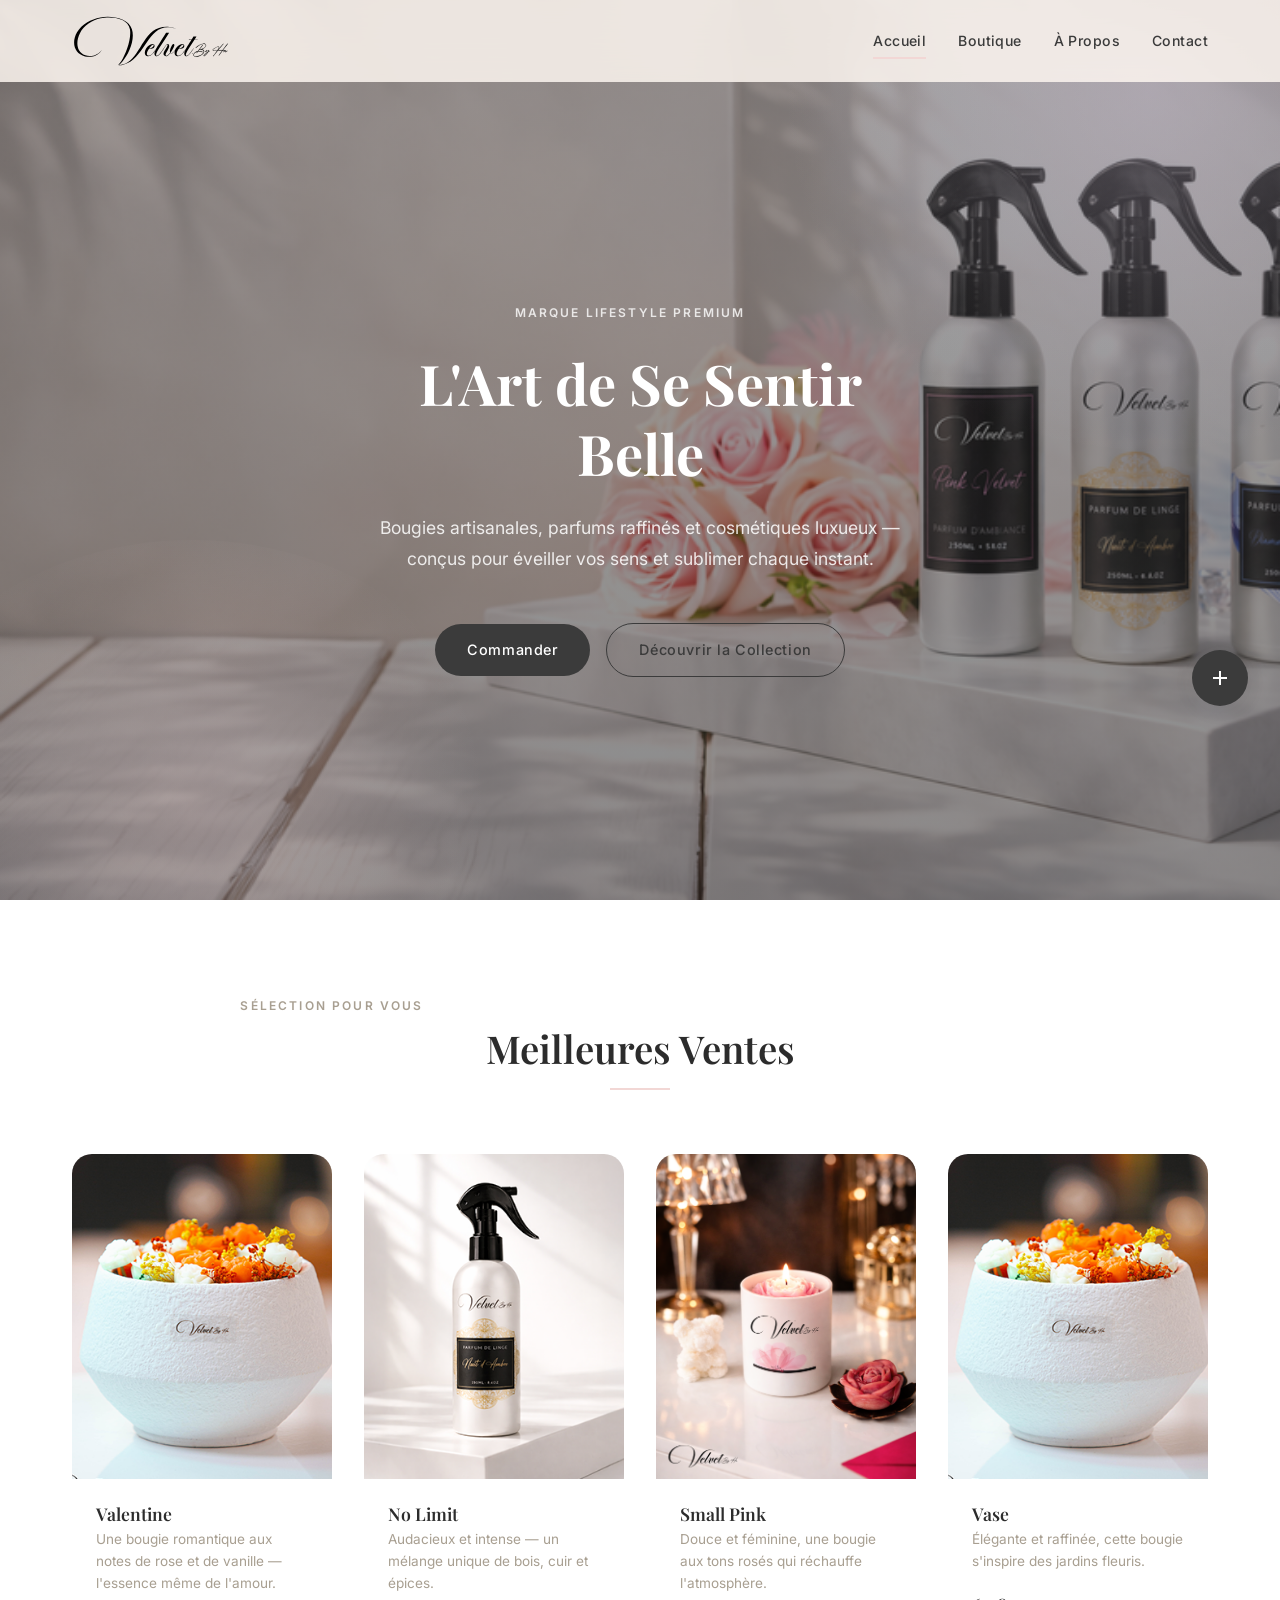
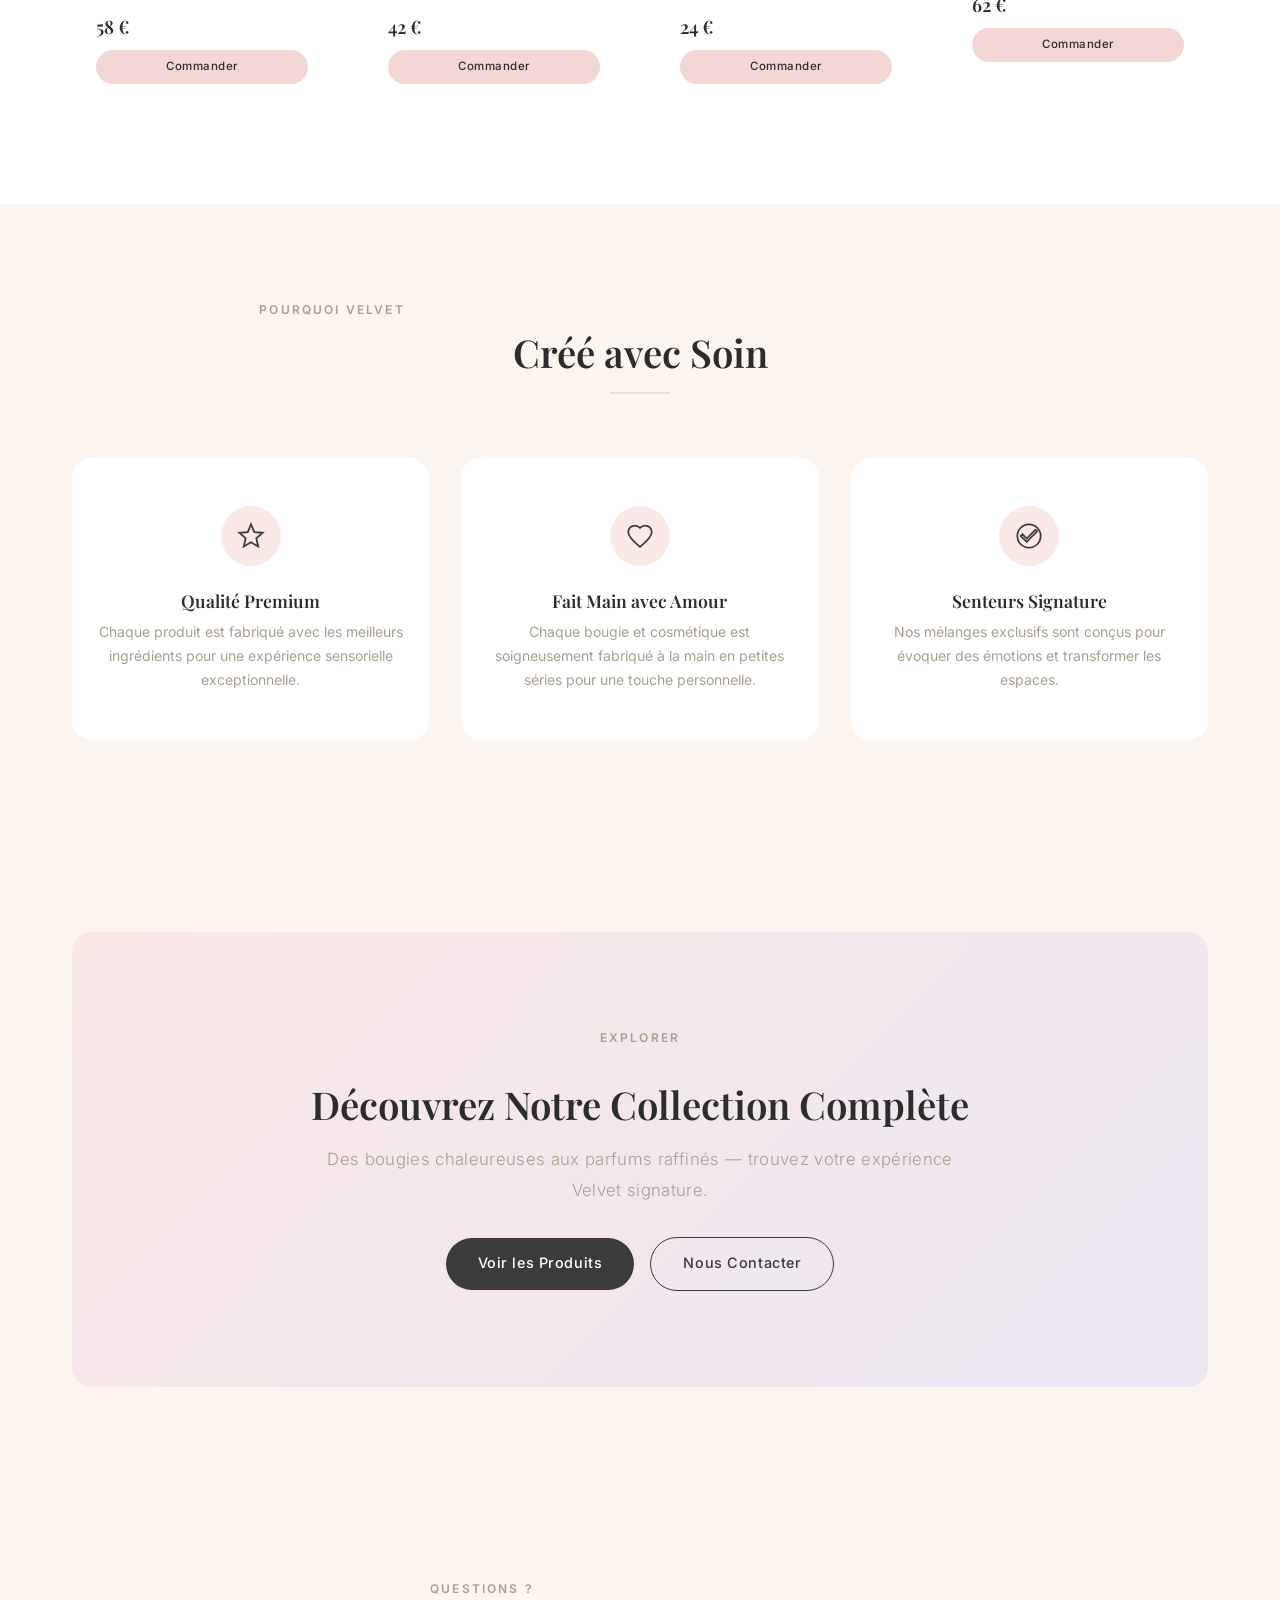
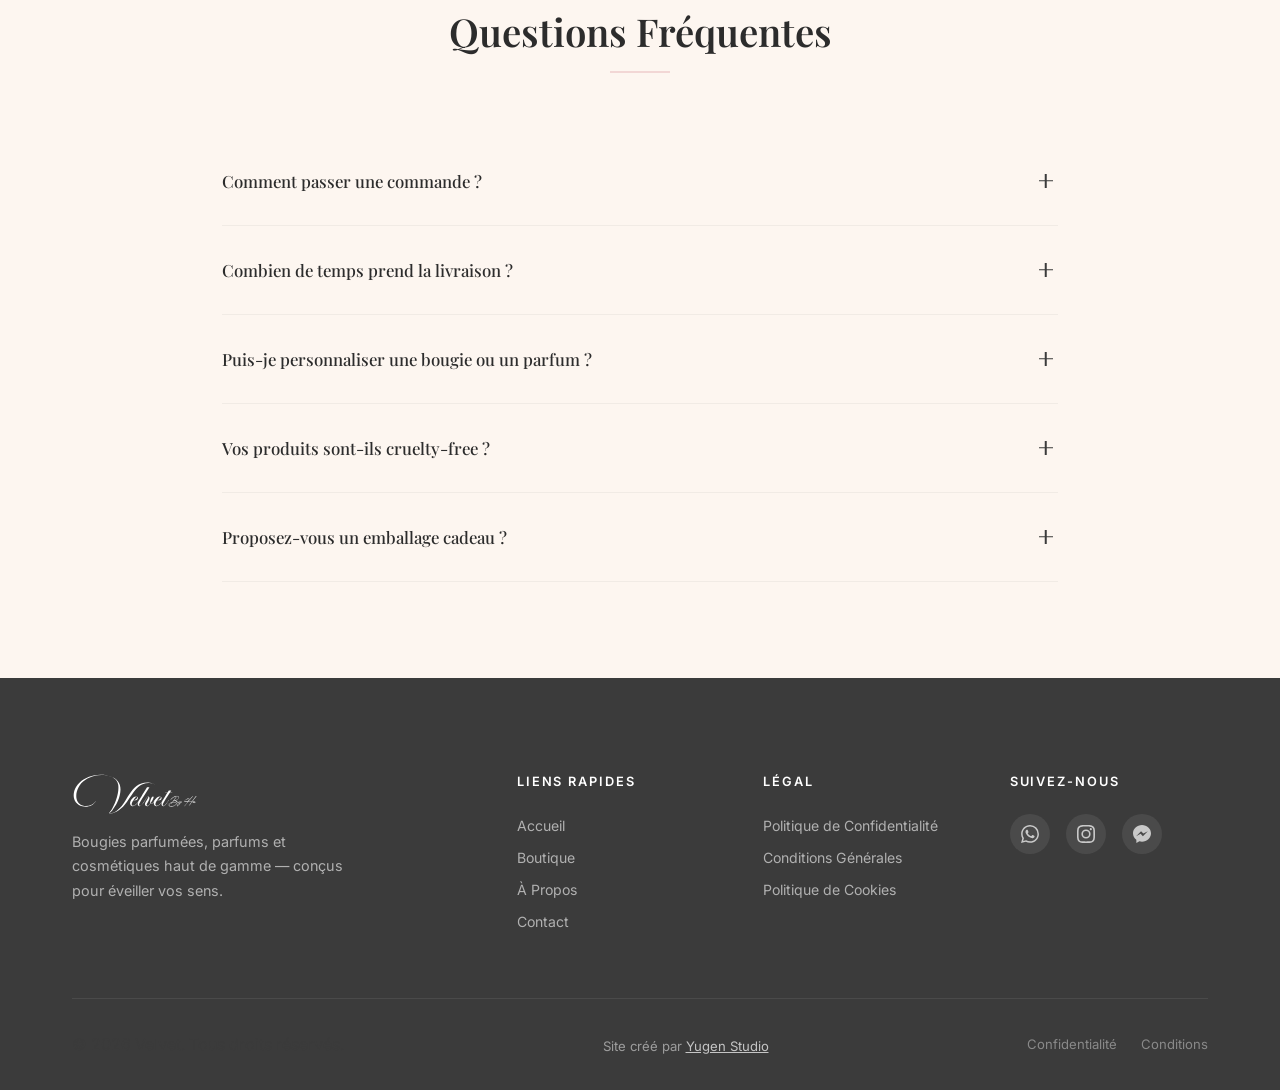
==== index.html @ b84beaf9 "Add files via upload" ====
<!DOCTYPE html>
<html lang="fr">

<head>
  <meta charset="UTF-8">
  <meta name="viewport" content="width=device-width, initial-scale=1.0">
  <meta name="description"
    content="Velvet — Bougies parfumées, parfums et cosmétiques haut de gamme. Découvrez le luxe artisanal, conçu avec émotion et élégance.">
  <title>Velvet — Marque Lifestyle Premium</title>
  <link rel="stylesheet" href="css/base.css">
  <link rel="stylesheet" href="css/components.css">
  <link rel="stylesheet" href="css/pages.css">
  <link rel="stylesheet" href="css/placeholders.css">
</head>

<body>

  <!-- HEADER -->
  <header class="header" id="header">
    <div class="container header__inner">
      <a href="index.html" class="header__logo"><img src="assets/images/logo.svg" alt="Velvet"></a>
      <nav class="header__nav" id="main-nav">
        <a href="index.html" class="active">Accueil</a>
        <a href="pages/shop.html">Boutique</a>
        <a href="pages/about.html">À Propos</a>
        <a href="pages/contact.html">Contact</a>
      </nav>
      <button class="header__hamburger" id="hamburger" aria-label="Ouvrir le menu">
        <span></span><span></span><span></span>
      </button>
    </div>
  </header>
  <div class="nav-overlay" id="nav-overlay"></div>

  <!-- HERO -->
  <section class="hero" id="hero">
    <div class="hero__content">
      <p class="section-eyebrow hero__eyebrow fade-in">Marque Lifestyle Premium</p>
      <h1 class="fade-in fade-in-delay-1">L'Art de Se Sentir<br>Belle</h1>
      <p class="hero__subtitle fade-in fade-in-delay-2">
        Bougies artisanales, parfums raffinés et cosmétiques luxueux — conçus pour éveiller vos sens et sublimer chaque
        instant.
      </p>
      <div class="hero__buttons fade-in fade-in-delay-3">
        <a href="pages/contact.html" class="btn btn--primary">Commander</a>
        <a href="pages/shop.html" class="btn btn--secondary">Découvrir la Collection</a>
      </div>
    </div>
  </section>

  <!-- MEILLEURES VENTES -->
  <section class="section--bestsellers" id="bestsellers">
    <div class="container">
      <div class="section-header fade-in">
        <p class="section-eyebrow">Sélection pour Vous</p>
        <h2>Meilleures Ventes</h2>
        <hr class="separator">
      </div>
      <div class="grid grid--4">
        <div class="product-card fade-in fade-in-delay-1">
          <div class="product-card__image">
            <img src="assets/images/cndl.png" alt="Valentine">
          </div>
          <div class="product-card__body">
            <h4 class="product-card__name">Valentine</h4>
            <p class="product-card__desc">Une bougie romantique aux notes de rose et de vanille — l'essence même de
              l'amour.</p>
            <div class="product-card__footer">
              <span class="product-card__price">58 €</span>
              <a href="https://wa.me/21693064637?text=Bonjour!%20Je%20souhaite%20commander%20Valentine" target="_blank"
                class="btn btn--blush btn--sm product-card__cta">Commander</a>
            </div>
          </div>
        </div>
        <div class="product-card fade-in fade-in-delay-2">
          <div class="product-card__image">
            <img src="assets/images/pr.png" alt="No Limit">
          </div>
          <div class="product-card__body">
            <h4 class="product-card__name">No Limit</h4>
            <p class="product-card__desc">Audacieux et intense — un mélange unique de bois, cuir et épices.</p>
            <div class="product-card__footer">
              <span class="product-card__price">42 €</span>
              <a href="https://wa.me/21693064637?text=Bonjour!%20Je%20souhaite%20commander%20No%20Limit" target="_blank"
                class="btn btn--blush btn--sm product-card__cta">Commander</a>
            </div>
          </div>
        </div>
        <div class="product-card fade-in fade-in-delay-3">
          <div class="product-card__image">
            <img src="assets/images/cndl-ptt.png" alt="Small Pink">
          </div>
          <div class="product-card__body">
            <h4 class="product-card__name">Small Pink</h4>
            <p class="product-card__desc">Douce et féminine, une bougie aux tons rosés qui réchauffe l'atmosphère.</p>
            <div class="product-card__footer">
              <span class="product-card__price">24 €</span>
              <a href="https://wa.me/21693064637?text=Bonjour!%20Je%20souhaite%20commander%20Small%20Pink"
                target="_blank" class="btn btn--blush btn--sm product-card__cta">Commander</a>
            </div>
          </div>
        </div>
        <div class="product-card fade-in fade-in-delay-4">
          <div class="product-card__image">
            <img src="assets/images/cndl.png" alt="Vase">
          </div>
          <div class="product-card__body">
            <h4 class="product-card__name">Vase</h4>
            <p class="product-card__desc">Élégante et raffinée, cette bougie s'inspire des jardins fleuris.</p>
            <div class="product-card__footer">
              <span class="product-card__price">62 €</span>
              <a href="https://wa.me/21693064637?text=Bonjour!%20Je%20souhaite%20commander%20Vase" target="_blank"
                class="btn btn--blush btn--sm product-card__cta">Commander</a>
            </div>
          </div>
        </div>
      </div>
    </div>
  </section>

  <!-- CONFIANCE -->
  <section id="trust">
    <div class="container">
      <div class="section-header fade-in">
        <p class="section-eyebrow">Pourquoi Velvet</p>
        <h2>Créé avec Soin</h2>
        <hr class="separator">
      </div>
      <div class="grid grid--3">
        <div class="trust-card fade-in fade-in-delay-1">
          <div class="trust-card__icon"><svg viewBox="0 0 24 24">
              <path d="M12 2L9.19 8.63 2 9.24l5.46 4.73L5.82 21 12 17.27 18.18 21l-1.64-7.03L22 9.24l-7.19-.61L12 2z" />
            </svg></div>
          <h4 class="trust-card__title">Qualité Premium</h4>
          <p class="trust-card__text">Chaque produit est fabriqué avec les meilleurs ingrédients pour une expérience
            sensorielle exceptionnelle.</p>
        </div>
        <div class="trust-card fade-in fade-in-delay-2">
          <div class="trust-card__icon"><svg viewBox="0 0 24 24">
              <path
                d="M12 21.35l-1.45-1.32C5.4 15.36 2 12.28 2 8.5 2 5.42 4.42 3 7.5 3c1.74 0 3.41.81 4.5 2.09C13.09 3.81 14.76 3 16.5 3 19.58 3 22 5.42 22 8.5c0 3.78-3.4 6.86-8.55 11.54L12 21.35z" />
            </svg></div>
          <h4 class="trust-card__title">Fait Main avec Amour</h4>
          <p class="trust-card__text">Chaque bougie et cosmétique est soigneusement fabriqué à la main en petites séries
            pour une touche personnelle.</p>
        </div>
        <div class="trust-card fade-in fade-in-delay-3">
          <div class="trust-card__icon"><svg viewBox="0 0 24 24">
              <path
                d="M12 2C6.48 2 2 6.48 2 12s4.48 10 10 10 10-4.48 10-10S17.52 2 12 2zm-2 15l-5-5 1.41-1.41L10 14.17l7.59-7.59L19 8l-9 9z" />
            </svg></div>
          <h4 class="trust-card__title">Senteurs Signature</h4>
          <p class="trust-card__text">Nos mélanges exclusifs sont conçus pour évoquer des émotions et transformer les
            espaces.</p>
        </div>
      </div>
    </div>
  </section>

  <!-- CTA BANNIÈRE -->
  <section id="cta-discover">
    <div class="container">
      <div class="cta-section fade-in">
        <p class="section-eyebrow">Explorer</p>
        <h2>Découvrez Notre Collection Complète</h2>
        <p class="subtitle">Des bougies chaleureuses aux parfums raffinés — trouvez votre expérience Velvet signature.
        </p>
        <div class="cta-section__buttons">
          <a href="pages/shop.html" class="btn btn--primary">Voir les Produits</a>
          <a href="pages/contact.html" class="btn btn--secondary">Nous Contacter</a>
        </div>
      </div>
    </div>
  </section>

  <!-- FAQ -->
  <section class="faq-section" id="faq">
    <div class="container container--narrow">
      <div class="section-header fade-in">
        <p class="section-eyebrow">Questions ?</p>
        <h2>Questions Fréquentes</h2>
        <hr class="separator">
      </div>
      <div class="fade-in">
        <div class="faq-item">
          <button class="faq-item__question">Comment passer une commande ?<span class="faq-item__icon"></span></button>
          <div class="faq-item__answer">
            <p>Vous pouvez commander en nous contactant directement via WhatsApp, Instagram ou notre formulaire de
              contact. Choisissez simplement les produits que vous aimez et envoyez-nous un message — on s'occupe du
              reste !</p>
          </div>
        </div>
        <div class="faq-item">
          <button class="faq-item__question">Combien de temps prend la livraison ?<span
              class="faq-item__icon"></span></button>
          <div class="faq-item__answer">
            <p>La livraison prend généralement 3 à 7 jours ouvrables selon votre localisation. Nous vous fournirons un
              numéro de suivi dès l'expédition de votre commande.</p>
          </div>
        </div>
        <div class="faq-item">
          <button class="faq-item__question">Puis-je personnaliser une bougie ou un parfum ?<span
              class="faq-item__icon"></span></button>
          <div class="faq-item__answer">
            <p>Absolument ! Nous proposons des mélanges de senteurs personnalisés et des étiquettes sur mesure.
              Contactez-nous via WhatsApp ou notre page contact pour discuter de vos idées.</p>
          </div>
        </div>
        <div class="faq-item">
          <button class="faq-item__question">Vos produits sont-ils cruelty-free ?<span
              class="faq-item__icon"></span></button>
          <div class="faq-item__answer">
            <p>Oui, tous les produits Velvet sont cruelty-free et fabriqués avec des ingrédients sourcés de manière
              éthique. Nous nous soucions profondément de notre impact sur la planète.</p>
          </div>
        </div>
        <div class="faq-item">
          <button class="faq-item__question">Proposez-vous un emballage cadeau ?<span
              class="faq-item__icon"></span></button>
          <div class="faq-item__answer">
            <p>Oui ! Nous proposons un emballage cadeau premium pour toutes les commandes. Faites-le nous savoir lors de
              votre commande et nous ajouterons une touche spéciale.</p>
          </div>
        </div>
      </div>
    </div>
  </section>

  <!-- FOOTER -->
  <footer class="footer" id="footer">
    <div class="container">
      <div class="footer__grid">
        <div class="footer__col">
          <h3 class="footer__brand-name"><img src="assets/images/logo.svg" alt="Velvet"></h3>
          <p class="footer__brand-desc">Bougies parfumées, parfums et cosmétiques haut de gamme — conçus pour éveiller
            vos sens.</p>
        </div>
        <div class="footer__col">
          <h4 class="footer__heading">Liens Rapides</h4>
          <div class="footer__links"><a href="index.html">Accueil</a><a href="pages/shop.html">Boutique</a><a
              href="pages/about.html">À Propos</a><a href="pages/contact.html">Contact</a></div>
        </div>
        <div class="footer__col">
          <h4 class="footer__heading">Légal</h4>
          <div class="footer__links"><a href="#">Politique de Confidentialité</a><a href="#">Conditions Générales</a><a
              href="#">Politique de Cookies</a></div>
        </div>
        <div class="footer__col">
          <h4 class="footer__heading">Suivez-nous</h4>
          <div class="footer__social">
            <a href="https://wa.me/21693064637" target="_blank" rel="noopener" aria-label="WhatsApp"><svg
                viewBox="0 0 24 24">
                <path
                  d="M17.472 14.382c-.297-.149-1.758-.867-2.03-.967-.273-.099-.471-.148-.67.15-.197.297-.767.966-.94 1.164-.173.199-.347.223-.644.075-.297-.15-1.255-.463-2.39-1.475-.883-.788-1.48-1.761-1.653-2.059-.173-.297-.018-.458.13-.606.134-.133.298-.347.446-.52.149-.174.198-.298.298-.497.099-.198.05-.371-.025-.52-.075-.149-.669-1.612-.916-2.207-.242-.579-.487-.5-.669-.51-.173-.008-.371-.01-.57-.01-.198 0-.52.074-.792.372-.272.297-1.04 1.016-1.04 2.479 0 1.462 1.065 2.875 1.213 3.074.149.198 2.096 3.2 5.077 4.487.709.306 1.262.489 1.694.625.712.227 1.36.195 1.871.118.571-.085 1.758-.719 2.006-1.413.248-.694.248-1.289.173-1.413-.074-.124-.272-.198-.57-.347m-5.421 7.403h-.004a9.87 9.87 0 01-5.031-1.378l-.361-.214-3.741.982.998-3.648-.235-.374a9.86 9.86 0 01-1.51-5.26c.001-5.45 4.436-9.884 9.888-9.884 2.64 0 5.122 1.03 6.988 2.898a9.825 9.825 0 012.893 6.994c-.003 5.45-4.437 9.884-9.885 9.884m8.413-18.297A11.815 11.815 0 0012.05 0C5.495 0 .16 5.335.157 11.892c0 2.096.547 4.142 1.588 5.945L.057 24l6.305-1.654a11.882 11.882 0 005.683 1.448h.005c6.554 0 11.89-5.335 11.893-11.893a11.821 11.821 0 00-3.48-8.413z" />
              </svg></a>
            <a href="https://www.instagram.com/velvetlight2026" target="_blank" rel="noopener"
              aria-label="Instagram"><svg viewBox="0 0 24 24">
                <path
                  d="M12 2.163c3.204 0 3.584.012 4.85.07 3.252.148 4.771 1.691 4.919 4.919.058 1.265.069 1.645.069 4.849 0 3.205-.012 3.584-.069 4.849-.149 3.225-1.664 4.771-4.919 4.919-1.266.058-1.644.07-4.85.07-3.204 0-3.584-.012-4.849-.07-3.26-.149-4.771-1.699-4.919-4.92-.058-1.265-.07-1.644-.07-4.849 0-3.204.013-3.583.07-4.849.149-3.227 1.664-4.771 4.919-4.919 1.266-.057 1.645-.069 4.849-.069zM12 0C8.741 0 8.333.014 7.053.072 2.695.272.273 2.69.073 7.052.014 8.333 0 8.741 0 12c0 3.259.014 3.668.072 4.948.2 4.358 2.618 6.78 6.98 6.98C8.333 23.986 8.741 24 12 24c3.259 0 3.668-.014 4.948-.072 4.354-.2 6.782-2.618 6.979-6.98.059-1.28.073-1.689.073-4.948 0-3.259-.014-3.667-.072-4.947-.196-4.354-2.617-6.78-6.979-6.98C15.668.014 15.259 0 12 0zm0 5.838a6.162 6.162 0 100 12.324 6.162 6.162 0 000-12.324zM12 16a4 4 0 110-8 4 4 0 010 8zm6.406-11.845a1.44 1.44 0 100 2.881 1.44 1.44 0 000-2.881z" />
              </svg></a>
            <a href="https://www.facebook.com/profile.php?id=61587530817712" target="_blank" rel="noopener"
              aria-label="Facebook"><svg viewBox="0 0 24 24">
                <path
                  d="M12 0C5.373 0 0 4.974 0 11.111c0 3.498 1.744 6.614 4.469 8.654V24l4.088-2.242c1.092.3 2.246.464 3.443.464 6.627 0 12-4.975 12-11.111S18.627 0 12 0zm1.191 14.963l-3.055-3.26-5.963 3.26L10.732 8.2l3.131 3.259L19.752 8.2l-6.561 6.763z" />
              </svg></a>
          </div>
        </div>
      </div>
      <div class="footer__bottom">
        <p>&copy; 2026 Velvet. Tous droits réservés.</p>
        <p style="font-size:0.82rem;color:rgba(255,255,255,0.5);margin-top:var(--space-xs);">Site créé par <a
            href="https://yugen-studio.com/" target="_blank"
            style="color:rgba(255,255,255,0.7);text-decoration:underline;">Yugen Studio</a></p>
        <div class="footer__bottom-links"><a href="#">Confidentialité</a><a href="#">Conditions</a></div>
      </div>
    </div>
  </footer>

  <!-- BOUTONS SOCIAUX FLOTTANTS -->
  <div class="social-float" id="social-float">
    <div class="social-float__items" id="social-items">
      <a href="https://wa.me/1234567890" target="_blank" rel="noopener"
        class="social-float__item social-float__item--whatsapp" aria-label="WhatsApp"><svg viewBox="0 0 24 24">
          <path
            d="M17.472 14.382c-.297-.149-1.758-.867-2.03-.967-.273-.099-.471-.148-.67.15-.197.297-.767.966-.94 1.164-.173.199-.347.223-.644.075-.297-.15-1.255-.463-2.39-1.475-.883-.788-1.48-1.761-1.653-2.059-.173-.297-.018-.458.13-.606.134-.133.298-.347.446-.52.149-.174.198-.298.298-.497.099-.198.05-.371-.025-.52-.075-.149-.669-1.612-.916-2.207-.242-.579-.487-.5-.669-.51-.173-.008-.371-.01-.57-.01-.198 0-.52.074-.792.372-.272.297-1.04 1.016-1.04 2.479 0 1.462 1.065 2.875 1.213 3.074.149.198 2.096 3.2 5.077 4.487.709.306 1.262.489 1.694.625.712.227 1.36.195 1.871.118.571-.085 1.758-.719 2.006-1.413.248-.694.248-1.289.173-1.413-.074-.124-.272-.198-.57-.347m-5.421 7.403h-.004a9.87 9.87 0 01-5.031-1.378l-.361-.214-3.741.982.998-3.648-.235-.374a9.86 9.86 0 01-1.51-5.26c.001-5.45 4.436-9.884 9.888-9.884 2.64 0 5.122 1.03 6.988 2.898a9.825 9.825 0 012.893 6.994c-.003 5.45-4.437 9.884-9.885 9.884m8.413-18.297A11.815 11.815 0 0012.05 0C5.495 0 .16 5.335.157 11.892c0 2.096.547 4.142 1.588 5.945L.057 24l6.305-1.654a11.882 11.882 0 005.683 1.448h.005c6.554 0 11.89-5.335 11.893-11.893a11.821 11.821 0 00-3.48-8.413z" />
        </svg></a>
      <a href="https://ig.me/m/velvetlight2026" target="_blank" rel="noopener"
        class="social-float__item social-float__item--instagram" aria-label="Instagram"><svg viewBox="0 0 24 24">
          <path
            d="M12 2.163c3.204 0 3.584.012 4.85.07 3.252.148 4.771 1.691 4.919 4.919.058 1.265.069 1.645.069 4.849 0 3.205-.012 3.584-.069 4.849-.149 3.225-1.664 4.771-4.919 4.919-1.266.058-1.644.07-4.85.07-3.204 0-3.584-.012-4.849-.07-3.26-.149-4.771-1.699-4.919-4.92-.058-1.265-.07-1.644-.07-4.849 0-3.204.013-3.583.07-4.849.149-3.227 1.664-4.771 4.919-4.919 1.266-.057 1.645-.069 4.849-.069zM12 0C8.741 0 8.333.014 7.053.072 2.695.272.273 2.69.073 7.052.014 8.333 0 8.741 0 12c0 3.259.014 3.668.072 4.948.2 4.358 2.618 6.78 6.98 6.98C8.333 23.986 8.741 24 12 24c3.259 0 3.668-.014 4.948-.072 4.354-.2 6.782-2.618 6.979-6.98.059-1.28.073-1.689.073-4.948 0-3.259-.014-3.667-.072-4.947-.196-4.354-2.617-6.78-6.979-6.98C15.668.014 15.259 0 12 0zm0 5.838a6.162 6.162 0 100 12.324 6.162 6.162 0 000-12.324zM12 16a4 4 0 110-8 4 4 0 010 8zm6.406-11.845a1.44 1.44 0 100 2.881 1.44 1.44 0 000-2.881z" />
        </svg></a>
      <a href="https://m.me/61587530817712" target="_blank" rel="noopener"
        class="social-float__item social-float__item--messenger" aria-label="Messenger"><svg viewBox="0 0 24 24">
          <path
            d="M12 0C5.373 0 0 4.974 0 11.111c0 3.498 1.744 6.614 4.469 8.654V24l4.088-2.242c1.092.3 2.246.464 3.443.464 6.627 0 12-4.975 12-11.111S18.627 0 12 0zm1.191 14.963l-3.055-3.26-5.963 3.26L10.732 8.2l3.131 3.259L19.752 8.2l-6.561 6.763z" />
        </svg></a>
    </div>
    <button class="social-float__toggle" id="social-toggle" aria-label="Nous contacter"><svg viewBox="0 0 24 24">
        <path d="M19 13h-6v6h-2v-6H5v-2h6V5h2v6h6v2z" />
      </svg></button>
  </div>

  <script src="js/main.js"></script>
  <script src="js/social-popup.js"></script>
</body>

</html>
---- css/base.css ----
/* ============================================
   VELVET — Base Design System
   ============================================ */

/* --- Google Fonts --- */
@import url('https://fonts.googleapis.com/css2?family=Playfair+Display:ital,wght@0,400;0,500;0,600;0,700;1,400;1,500&family=Inter:wght@300;400;500;600&display=swap');

/* --- CSS Custom Properties --- */
:root {
  /* Colors */
  --color-cream:      #FDF6F0;
  --color-blush:      #F2D7D5;
  --color-beige:      #E8D5C4;
  --color-lavender:   #D5C6E0;
  --color-warm-gray:  #A89F91;
  --color-charcoal:   #3B3B3B;
  --color-white:      #FFFFFF;
  --color-dark:       #2C2C2C;
  --color-blush-light:#FAE9E7;
  --color-lavender-light: #EDE7F3;
  --color-overlay:    rgba(59, 59, 59, 0.06);

  /* Typography */
  --font-heading: 'Playfair Display', 'Georgia', serif;
  --font-body:    'Inter', 'Helvetica Neue', Arial, sans-serif;

  /* Spacing */
  --space-xs:  0.25rem;
  --space-sm:  0.5rem;
  --space-md:  1rem;
  --space-lg:  1.5rem;
  --space-xl:  2rem;
  --space-2xl: 3rem;
  --space-3xl: 4rem;
  --space-4xl: 6rem;

  /* Layout */
  --container-max: 1200px;
  --container-narrow: 900px;
  --border-radius: 12px;
  --border-radius-lg: 20px;
  --border-radius-pill: 50px;

  /* Transitions */
  --transition-fast: 0.2s ease;
  --transition-base: 0.35s ease;
  --transition-slow: 0.6s ease;

  /* Shadows */
  --shadow-sm:  0 2px 8px rgba(59,59,59,0.06);
  --shadow-md:  0 4px 20px rgba(59,59,59,0.08);
  --shadow-lg:  0 8px 40px rgba(59,59,59,0.10);
  --shadow-card: 0 6px 24px rgba(59,59,59,0.07);
}

/* --- Reset --- */
*,
*::before,
*::after {
  margin: 0;
  padding: 0;
  box-sizing: border-box;
}

html {
  scroll-behavior: smooth;
  font-size: 16px;
  -webkit-font-smoothing: antialiased;
  -moz-osx-font-smoothing: grayscale;
}

body {
  font-family: var(--font-body);
  font-weight: 400;
  line-height: 1.7;
  color: var(--color-charcoal);
  background-color: var(--color-cream);
  overflow-x: hidden;
}

img {
  max-width: 100%;
  height: auto;
  display: block;
}

a {
  text-decoration: none;
  color: inherit;
  transition: color var(--transition-fast);
}

a:hover {
  color: var(--color-warm-gray);
}

ul, ol {
  list-style: none;
}

button {
  font-family: var(--font-body);
  cursor: pointer;
  border: none;
  outline: none;
  background: transparent;
}

input, textarea, select {
  font-family: var(--font-body);
  border: none;
  outline: none;
}

/* --- Typography --- */
h1, h2, h3, h4, h5, h6 {
  font-family: var(--font-heading);
  font-weight: 600;
  line-height: 1.25;
  color: var(--color-dark);
}

h1 { font-size: clamp(2.2rem, 5vw, 3.5rem); }
h2 { font-size: clamp(1.6rem, 3.5vw, 2.4rem); }
h3 { font-size: clamp(1.2rem, 2.5vw, 1.6rem); }
h4 { font-size: 1.15rem; }

p {
  font-size: 1rem;
  color: var(--color-charcoal);
  max-width: 65ch;
}

.text-center { text-align: center; }
.text-muted  { color: var(--color-warm-gray); }

.subtitle {
  font-family: var(--font-body);
  font-size: 1.05rem;
  font-weight: 300;
  color: var(--color-warm-gray);
  letter-spacing: 0.02em;
  line-height: 1.8;
}

.section-eyebrow {
  font-family: var(--font-body);
  font-size: 0.75rem;
  font-weight: 600;
  letter-spacing: 0.18em;
  text-transform: uppercase;
  color: var(--color-warm-gray);
  margin-bottom: var(--space-sm);
}

/* --- Layout --- */
.container {
  width: 100%;
  max-width: var(--container-max);
  margin: 0 auto;
  padding: 0 var(--space-xl);
}

.container--narrow {
  max-width: var(--container-narrow);
}

section {
  padding: var(--space-4xl) 0;
}

/* --- Buttons --- */
.btn {
  display: inline-flex;
  align-items: center;
  justify-content: center;
  gap: var(--space-sm);
  padding: 0.85rem 2rem;
  font-size: 0.9rem;
  font-weight: 500;
  letter-spacing: 0.04em;
  border-radius: var(--border-radius-pill);
  transition: all var(--transition-base);
  white-space: nowrap;
}

.btn--primary {
  background: var(--color-charcoal);
  color: var(--color-white);
}
.btn--primary:hover {
  background: var(--color-dark);
  color: var(--color-white);
  transform: translateY(-2px);
  box-shadow: var(--shadow-md);
}

.btn--secondary {
  background: transparent;
  color: var(--color-charcoal);
  border: 1.5px solid var(--color-charcoal);
}
.btn--secondary:hover {
  background: var(--color-charcoal);
  color: var(--color-white);
  transform: translateY(-2px);
}

.btn--blush {
  background: var(--color-blush);
  color: var(--color-dark);
}
.btn--blush:hover {
  background: var(--color-beige);
  transform: translateY(-2px);
  box-shadow: var(--shadow-md);
}

.btn--whatsapp {
  background: #25D366;
  color: var(--color-white);
}
.btn--whatsapp:hover {
  background: #1DA855;
  color: var(--color-white);
  transform: translateY(-2px);
}

.btn--sm {
  padding: 0.6rem 1.4rem;
  font-size: 0.82rem;
}

/* --- Grid Utility --- */
.grid {
  display: grid;
  gap: var(--space-xl);
}
.grid--2 { grid-template-columns: repeat(2, 1fr); }
.grid--3 { grid-template-columns: repeat(3, 1fr); }
.grid--4 { grid-template-columns: repeat(4, 1fr); }

@media (max-width: 992px) {
  .grid--4 { grid-template-columns: repeat(2, 1fr); }
  .grid--3 { grid-template-columns: repeat(2, 1fr); }
}

@media (max-width: 600px) {
  .grid--4,
  .grid--3,
  .grid--2 { grid-template-columns: 1fr; }
  
  .container { padding: 0 var(--space-md); }
  section { padding: var(--space-3xl) 0; }
}

/* --- Animations --- */
.fade-in {
  opacity: 0;
  transform: translateY(30px);
  transition: opacity var(--transition-slow), transform var(--transition-slow);
}

.fade-in.visible {
  opacity: 1;
  transform: translateY(0);
}

.fade-in-delay-1 { transition-delay: 0.1s; }
.fade-in-delay-2 { transition-delay: 0.2s; }
.fade-in-delay-3 { transition-delay: 0.3s; }
.fade-in-delay-4 { transition-delay: 0.4s; }

/* --- Separator --- */
.separator {
  width: 60px;
  height: 2px;
  background: var(--color-blush);
  border: none;
  margin: var(--space-lg) auto;
}
---- css/components.css ----
/* ============================================
   VELVET — Components
   ============================================ */

/* =====================
   HEADER / NAVIGATION
   ===================== */
.header {
    position: fixed;
    top: 0;
    left: 0;
    width: 100%;
    z-index: 1000;
    padding: var(--space-md) 0;
    background: rgba(253, 246, 240, 0.85);
    backdrop-filter: blur(16px);
    -webkit-backdrop-filter: blur(16px);
    transition: box-shadow var(--transition-base), padding var(--transition-base);
}

.header.scrolled {
    padding: var(--space-sm) 0;
    box-shadow: var(--shadow-sm);
}

.header__inner {
    display: flex;
    align-items: center;
    justify-content: space-between;
}

.header__logo {
    display: flex;
    align-items: center;
}

.header__logo img {
    height: 50px;
    width: auto;
    filter: brightness(0);
}

.header__nav {
    display: flex;
    align-items: center;
    gap: var(--space-xl);
}

.header__nav a {
    font-size: 0.88rem;
    font-weight: 500;
    letter-spacing: 0.03em;
    color: var(--color-charcoal);
    position: relative;
    padding: var(--space-xs) 0;
}

.header__nav a::after {
    content: '';
    position: absolute;
    bottom: -2px;
    left: 0;
    width: 0;
    height: 1.5px;
    background: var(--color-blush);
    transition: width var(--transition-base);
}

.header__nav a:hover::after,
.header__nav a.active::after {
    width: 100%;
}

.header__nav a:hover {
    color: var(--color-dark);
}

.header__cta {
    margin-left: var(--space-md);
}

/* Hamburger */
.header__hamburger {
    display: none;
    flex-direction: column;
    gap: 5px;
    padding: var(--space-sm);
    cursor: pointer;
    z-index: 1100;
}

.header__hamburger span {
    display: block;
    width: 24px;
    height: 2px;
    background: var(--color-charcoal);
    border-radius: 2px;
    transition: all var(--transition-base);
}

.header__hamburger.active span:nth-child(1) {
    transform: rotate(45deg) translate(5px, 5px);
}

.header__hamburger.active span:nth-child(2) {
    opacity: 0;
}

.header__hamburger.active span:nth-child(3) {
    transform: rotate(-45deg) translate(5px, -5px);
}

/* Mobile Nav */
@media (max-width: 768px) {
    .header__hamburger {
        display: flex;
    }

    .header__nav {
        position: fixed;
        top: 0;
        right: -100%;
        width: 75%;
        max-width: 320px;
        height: 100vh;
        background: var(--color-cream);
        flex-direction: column;
        align-items: flex-start;
        justify-content: center;
        padding: var(--space-3xl);
        gap: var(--space-lg);
        box-shadow: var(--shadow-lg);
        transition: right var(--transition-base);
    }

    .header__nav.open {
        right: 0;
    }

    .header__nav a {
        font-size: 1.1rem;
    }

    .header__cta {
        margin-left: 0;
        margin-top: var(--space-md);
    }
}

/* Mobile overlay */
.nav-overlay {
    position: fixed;
    top: 0;
    left: 0;
    width: 100%;
    height: 100%;
    background: rgba(44, 44, 44, 0.3);
    z-index: 999;
    opacity: 0;
    visibility: hidden;
    transition: all var(--transition-base);
}

.nav-overlay.active {
    opacity: 1;
    visibility: visible;
}


/* =====================
   FOOTER
   ===================== */
.footer {
    background: var(--color-charcoal);
    color: rgba(255, 255, 255, 0.7);
    padding: var(--space-4xl) 0 var(--space-xl);
}

.footer__grid {
    display: grid;
    grid-template-columns: 2fr 1fr 1fr 1fr;
    gap: var(--space-2xl);
    margin-bottom: var(--space-3xl);
}

.footer__brand-name {
    display: flex;
    align-items: center;
    margin-bottom: var(--space-md);
}

.footer__brand-name img {
    height: 40px;
    width: auto;
    filter: brightness(0) invert(1);
}

.footer__brand-desc {
    font-size: 0.9rem;
    line-height: 1.7;
    color: rgba(255, 255, 255, 0.6);
    max-width: 280px;
}

.footer__heading {
    font-family: var(--font-body);
    font-size: 0.8rem;
    font-weight: 600;
    letter-spacing: 0.15em;
    text-transform: uppercase;
    color: var(--color-white);
    margin-bottom: var(--space-lg);
}

.footer__links {
    display: flex;
    flex-direction: column;
    gap: var(--space-sm);
}

.footer__links a {
    font-size: 0.88rem;
    color: rgba(255, 255, 255, 0.6);
    transition: color var(--transition-fast);
}

.footer__links a:hover {
    color: var(--color-blush);
}

.footer__social {
    display: flex;
    gap: var(--space-md);
    margin-top: var(--space-sm);
}

.footer__social a {
    width: 40px;
    height: 40px;
    display: flex;
    align-items: center;
    justify-content: center;
    border-radius: 50%;
    background: rgba(255, 255, 255, 0.08);
    color: rgba(255, 255, 255, 0.7);
    transition: all var(--transition-base);
}

.footer__social a:hover {
    background: var(--color-blush);
    color: var(--color-dark);
}

.footer__social svg {
    width: 18px;
    height: 18px;
    fill: currentColor;
}

.footer__bottom {
    border-top: 1px solid rgba(255, 255, 255, 0.08);
    padding-top: var(--space-xl);
    display: flex;
    align-items: center;
    justify-content: space-between;
    font-size: 0.82rem;
    color: rgba(255, 255, 255, 0.4);
}

.footer__bottom-links {
    display: flex;
    gap: var(--space-lg);
}

.footer__bottom-links a {
    color: rgba(255, 255, 255, 0.4);
}

.footer__bottom-links a:hover {
    color: var(--color-blush);
}

@media (max-width: 768px) {
    .footer__grid {
        grid-template-columns: 1fr 1fr;
        gap: var(--space-xl);
    }

    .footer__bottom {
        flex-direction: column;
        gap: var(--space-md);
        text-align: center;
    }
}

@media (max-width: 480px) {
    .footer__grid {
        grid-template-columns: 1fr;
    }
}


/* =====================
   PRODUCT CARD
   ===================== */
.product-card {
    background: var(--color-white);
    border-radius: var(--border-radius-lg);
    overflow: hidden;
    transition: transform var(--transition-base), box-shadow var(--transition-base);
    cursor: pointer;
}

.product-card:hover {
    transform: translateY(-6px);
    box-shadow: var(--shadow-card);
}

.product-card__image {
    width: 100%;
    aspect-ratio: 4 / 5;
    overflow: hidden;
    background: var(--color-blush-light);
}

.product-card__image img {
    width: 100%;
    height: 100%;
    object-fit: cover;
    transition: transform var(--transition-slow);
}

.product-card:hover .product-card__image img {
    transform: scale(1.05);
}

.product-card__body {
    padding: var(--space-lg);
}

.product-card__name {
    font-family: var(--font-heading);
    font-size: 1.1rem;
    font-weight: 600;
    color: var(--color-dark);
    margin-bottom: var(--space-xs);
}

.product-card__desc {
    font-size: 0.85rem;
    color: var(--color-warm-gray);
    line-height: 1.6;
    margin-bottom: var(--space-md);
}

.product-card__footer {
    display: flex;
    flex-direction: column;
    gap: var(--space-sm);
}

.product-card__price {
    font-family: var(--font-heading);
    font-size: 1.15rem;
    font-weight: 600;
    color: var(--color-dark);
}

.product-card__cta {
    padding: 0.45rem 1rem;
    font-size: 0.72rem;
    text-align: center;
}


/* =====================
   CATEGORY CARD
   ===================== */
.category-card {
    position: relative;
    border-radius: var(--border-radius-lg);
    overflow: hidden;
    aspect-ratio: 3 / 4;
    cursor: pointer;
}

.category-card__image {
    width: 100%;
    height: 100%;
    object-fit: cover;
    transition: transform var(--transition-slow);
}

.category-card:hover .category-card__image {
    transform: scale(1.06);
}

.category-card__overlay {
    position: absolute;
    inset: 0;
    background: linear-gradient(to top, rgba(44, 44, 44, 0.6) 0%, transparent 60%);
    display: flex;
    flex-direction: column;
    justify-content: flex-end;
    padding: var(--space-xl);
}

.category-card__title {
    font-family: var(--font-heading);
    font-size: 1.5rem;
    font-weight: 600;
    color: var(--color-white);
    margin-bottom: var(--space-xs);
}

.category-card__subtitle {
    font-size: 0.88rem;
    color: rgba(255, 255, 255, 0.8);
}


/* =====================
   CTA SECTION
   ===================== */
.cta-section {
    background: linear-gradient(135deg, var(--color-blush-light) 0%, var(--color-lavender-light) 100%);
    border-radius: var(--border-radius-lg);
    padding: var(--space-4xl) var(--space-2xl);
    text-align: center;
}

.cta-section h2 {
    margin-bottom: var(--space-md);
}

.cta-section p {
    margin: 0 auto var(--space-xl);
}

.cta-section__buttons {
    display: flex;
    align-items: center;
    justify-content: center;
    gap: var(--space-md);
    flex-wrap: wrap;
}


/* =====================
   TRUST BADGES
   ===================== */
.trust-card {
    text-align: center;
    padding: var(--space-2xl) var(--space-lg);
    background: var(--color-white);
    border-radius: var(--border-radius-lg);
    transition: transform var(--transition-base);
}

.trust-card:hover {
    transform: translateY(-4px);
}

.trust-card__icon {
    width: 60px;
    height: 60px;
    margin: 0 auto var(--space-lg);
    display: flex;
    align-items: center;
    justify-content: center;
    background: var(--color-blush-light);
    border-radius: 50%;
}

.trust-card__icon svg {
    width: 28px;
    height: 28px;
    stroke: var(--color-charcoal);
    fill: none;
    stroke-width: 1.5;
}

.trust-card__title {
    font-family: var(--font-heading);
    font-size: 1.1rem;
    font-weight: 600;
    margin-bottom: var(--space-sm);
}

.trust-card__text {
    font-size: 0.88rem;
    color: var(--color-warm-gray);
    line-height: 1.7;
}


/* =====================
   FAQ ACCORDION
   ===================== */
.faq-item {
    border-bottom: 1px solid var(--color-overlay);
    padding: var(--space-lg) 0;
}

.faq-item__question {
    display: flex;
    align-items: center;
    justify-content: space-between;
    width: 100%;
    font-family: var(--font-heading);
    font-size: 1.05rem;
    font-weight: 500;
    color: var(--color-dark);
    text-align: left;
    padding: var(--space-sm) 0;
    cursor: pointer;
    gap: var(--space-md);
}

.faq-item__icon {
    width: 24px;
    height: 24px;
    flex-shrink: 0;
    position: relative;
}

.faq-item__icon::before,
.faq-item__icon::after {
    content: '';
    position: absolute;
    top: 50%;
    left: 50%;
    width: 14px;
    height: 1.5px;
    background: var(--color-charcoal);
    transform: translate(-50%, -50%);
    transition: transform var(--transition-base);
}

.faq-item__icon::after {
    transform: translate(-50%, -50%) rotate(90deg);
}

.faq-item.active .faq-item__icon::after {
    transform: translate(-50%, -50%) rotate(0deg);
}

.faq-item__answer {
    max-height: 0;
    overflow: hidden;
    transition: max-height var(--transition-base), padding var(--transition-base);
}

.faq-item.active .faq-item__answer {
    max-height: 300px;
    padding-top: var(--space-md);
}

.faq-item__answer p {
    font-size: 0.92rem;
    color: var(--color-warm-gray);
    line-height: 1.8;
}


/* =====================
   SOCIAL POPUP BUTTONS
   ===================== */
.social-float {
    position: fixed;
    bottom: var(--space-xl);
    right: var(--space-xl);
    z-index: 900;
    display: flex;
    flex-direction: column-reverse;
    align-items: center;
    gap: var(--space-sm);
}

.social-float__toggle {
    width: 56px;
    height: 56px;
    border-radius: 50%;
    background: var(--color-charcoal);
    color: var(--color-white);
    display: flex;
    align-items: center;
    justify-content: center;
    box-shadow: var(--shadow-md);
    transition: all var(--transition-base);
    cursor: pointer;
}

.social-float__toggle:hover {
    transform: scale(1.08);
}

.social-float__toggle svg {
    width: 24px;
    height: 24px;
    fill: currentColor;
    transition: transform var(--transition-base);
}

.social-float__toggle.active svg {
    transform: rotate(45deg);
}

.social-float__items {
    display: flex;
    flex-direction: column;
    gap: var(--space-sm);
    opacity: 0;
    visibility: hidden;
    transform: translateY(10px);
    transition: all var(--transition-base);
}

.social-float__items.open {
    opacity: 1;
    visibility: visible;
    transform: translateY(0);
}

.social-float__item {
    width: 46px;
    height: 46px;
    border-radius: 50%;
    display: flex;
    align-items: center;
    justify-content: center;
    color: var(--color-white);
    box-shadow: var(--shadow-sm);
    transition: all var(--transition-base);
    cursor: pointer;
}

.social-float__item:hover {
    transform: scale(1.12);
}

.social-float__item--whatsapp {
    background: #25D366;
}

.social-float__item--instagram {
    background: linear-gradient(45deg, #f09433, #e6683c, #dc2743, #cc2366, #bc1888);
}

.social-float__item--messenger {
    background: #0084FF;
}

.social-float__item svg {
    width: 22px;
    height: 22px;
    fill: currentColor;
}


/* =====================
   HERO SECTION
   ===================== */
.hero {
    min-height: 100vh;
    display: flex;
    align-items: center;
    justify-content: center;
    text-align: center;
    padding: calc(80px + var(--space-3xl)) var(--space-xl) var(--space-3xl);
    background: linear-gradient(rgba(44, 44, 44, 0.45), rgba(44, 44, 44, 0.55)), url('../assets/images/cover.png') center/cover no-repeat;
    position: relative;
    overflow: hidden;
    color: var(--color-white);
}

.hero::before {
    content: '';
    position: absolute;
    top: -30%;
    right: -20%;
    width: 60%;
    height: 80%;
    background: radial-gradient(circle, rgba(213, 198, 224, 0.3) 0%, transparent 70%);
    border-radius: 50%;
    pointer-events: none;
}

.hero::after {
    content: '';
    position: absolute;
    bottom: -20%;
    left: -10%;
    width: 50%;
    height: 60%;
    background: radial-gradient(circle, rgba(242, 215, 213, 0.3) 0%, transparent 70%);
    border-radius: 50%;
    pointer-events: none;
}

.hero__content {
    position: relative;
    z-index: 1;
    max-width: 700px;
}

.hero__eyebrow {
    margin-bottom: var(--space-lg);
    color: rgba(255, 255, 255, 0.8);
}

.hero h1 {
    margin-bottom: var(--space-lg);
    font-weight: 700;
    color: var(--color-white);
}

.hero__subtitle {
    font-size: 1.1rem;
    color: rgba(255, 255, 255, 0.85);
    line-height: 1.8;
    margin-bottom: var(--space-2xl);
    max-width: 540px;
    margin-left: auto;
    margin-right: auto;
}

.hero__buttons {
    display: flex;
    align-items: center;
    justify-content: center;
    gap: var(--space-md);
    flex-wrap: wrap;
}

@media (max-width: 600px) {
    .hero {
        min-height: 90vh;
        padding-top: calc(70px + var(--space-2xl));
    }

    .hero__buttons {
        flex-direction: column;
    }
}


/* =====================
   PAGE HEADER (inner pages)
   ===================== */
.page-header {
    padding: calc(90px + var(--space-3xl)) 0 var(--space-3xl);
    text-align: center;
    background: linear-gradient(160deg, var(--color-cream) 0%, var(--color-blush-light) 100%);
}

.page-header h1 {
    margin-bottom: var(--space-sm);
}

.page-header .subtitle {
    max-width: 500px;
    margin: 0 auto;
}


/* =====================
   CONTACT FORM
   ===================== */
.contact-form {
    display: flex;
    flex-direction: column;
    gap: var(--space-lg);
    max-width: 560px;
}

.form-group {
    display: flex;
    flex-direction: column;
    gap: var(--space-xs);
}

.form-group label {
    font-size: 0.85rem;
    font-weight: 500;
    color: var(--color-dark);
}

.form-group input,
.form-group textarea {
    padding: var(--space-md) var(--space-lg);
    background: var(--color-white);
    border: 1.5px solid var(--color-overlay);
    border-radius: var(--border-radius);
    font-size: 0.95rem;
    color: var(--color-charcoal);
    transition: border-color var(--transition-fast);
}

.form-group input:focus,
.form-group textarea:focus {
    border-color: var(--color-blush);
}

.form-group textarea {
    resize: vertical;
    min-height: 140px;
}

/* =====================
   ABOUT SECTION
   ===================== */
.about-split {
    display: grid;
    grid-template-columns: 1fr 1fr;
    gap: var(--space-3xl);
    align-items: center;
}

.about-split__image {
    border-radius: var(--border-radius-lg);
    overflow: hidden;
}

.about-split__image img {
    width: 100%;
    height: 100%;
    object-fit: cover;
    aspect-ratio: 4 / 5;
}

.about-split__content h2 {
    margin-bottom: var(--space-lg);
}

.about-split__content p {
    margin-bottom: var(--space-md);
}

@media (max-width: 768px) {
    .about-split {
        grid-template-columns: 1fr;
        gap: var(--space-xl);
    }
}

/* =====================
   VALUES GRID
   ===================== */
.value-card {
    padding: var(--space-2xl);
    background: var(--color-white);
    border-radius: var(--border-radius-lg);
    text-align: center;
}

.value-card__icon {
    font-size: 2rem;
    margin-bottom: var(--space-md);
}

.value-card h4 {
    margin-bottom: var(--space-sm);
}

.value-card p {
    font-size: 0.88rem;
    color: var(--color-warm-gray);
    margin: 0 auto;
}
---- css/pages.css ----
/* ============================================
   VELVET — Page-Specific Styles
   ============================================ */

/* --- Home: Best Sellers --- */
.section--bestsellers {
    background: var(--color-white);
}

.section-header {
    text-align: center;
    margin-bottom: var(--space-3xl);
}

.section-header h2 {
    margin-bottom: var(--space-sm);
}

/* --- Shop Overview --- */
.shop-categories {
    padding: var(--space-4xl) 0;
}

/* --- Collection Page --- */
.collection-section {
    padding: var(--space-4xl) 0;
}

.collection-intro {
    text-align: center;
    max-width: 600px;
    margin: 0 auto var(--space-3xl);
}

.collection-intro p {
    margin: var(--space-md) auto 0;
}

/* --- About Page --- */
.about-story {
    padding: var(--space-4xl) 0;
}

.about-values {
    padding: var(--space-4xl) 0;
    background: var(--color-blush-light);
}

.about-split {
    display: grid;
    grid-template-columns: 1fr 1fr;
    gap: var(--space-3xl);
    align-items: center;
}

.about-split__image {
    overflow: hidden;
    border-radius: var(--border-radius-lg);
}

.about-split__content p {
    margin-bottom: var(--space-lg);
    line-height: 1.8;
}

.about-split__content h2 {
    margin-bottom: var(--space-xl);
}

.value-card {
    text-align: center;
    padding: var(--space-2xl) var(--space-xl);
    background: var(--color-white);
    border-radius: var(--border-radius-lg);
}

.value-card__icon {
    font-size: 2.5rem;
    margin-bottom: var(--space-lg);
}

.value-card h4 {
    margin-bottom: var(--space-sm);
}

.value-card p {
    font-size: 0.88rem;
    color: var(--color-warm-gray);
    line-height: 1.7;
}

.separator {
    border: none;
    width: 60px;
    height: 2px;
    background: var(--color-blush);
    margin: var(--space-md) auto;
}

@media (max-width: 768px) {
    .about-split {
        grid-template-columns: 1fr;
    }
}

/* --- Contact Page --- */
.contact-section {
    padding: var(--space-4xl) 0;
}

.contact-grid {
    display: grid;
    grid-template-columns: 1fr 1fr;
    gap: var(--space-3xl);
    align-items: start;
}

.contact-info h3 {
    margin-bottom: var(--space-md);
}

.contact-info p {
    margin-bottom: var(--space-lg);
}

.contact-info__methods {
    display: flex;
    flex-direction: column;
    gap: var(--space-md);
    margin-top: var(--space-xl);
}

.contact-method {
    display: flex;
    align-items: center;
    gap: var(--space-md);
    padding: var(--space-md) var(--space-lg);
    background: var(--color-white);
    border-radius: var(--border-radius);
    transition: transform var(--transition-fast);
}

.contact-method:hover {
    transform: translateX(4px);
}

.contact-method__icon {
    width: 40px;
    height: 40px;
    border-radius: 50%;
    display: flex;
    align-items: center;
    justify-content: center;
    flex-shrink: 0;
}

.contact-method__icon svg {
    width: 20px;
    height: 20px;
    fill: var(--color-white);
}

.contact-method__icon--whatsapp {
    background: #25D366;
}

.contact-method__icon--instagram {
    background: linear-gradient(45deg, #f09433, #dc2743, #bc1888);
}

.contact-method__icon--messenger {
    background: #0084FF;
}

.contact-method__text strong {
    display: block;
    font-size: 0.9rem;
    color: var(--color-dark);
}

.contact-method__text span {
    font-size: 0.82rem;
    color: var(--color-warm-gray);
}

@media (max-width: 768px) {
    .contact-grid {
        grid-template-columns: 1fr;
    }
}

/* --- How to Order --- */
.order-steps {
    padding: var(--space-4xl) 0;
    background: var(--color-blush-light);
}

.order-steps__grid {
    display: grid;
    grid-template-columns: repeat(3, 1fr);
    gap: var(--space-xl);
    margin-top: var(--space-2xl);
}

.order-step {
    text-align: center;
    padding: var(--space-2xl) var(--space-lg);
    background: var(--color-white);
    border-radius: var(--border-radius-lg);
}

.order-step__number {
    width: 48px;
    height: 48px;
    border-radius: 50%;
    background: var(--color-blush);
    display: flex;
    align-items: center;
    justify-content: center;
    margin: 0 auto var(--space-lg);
    font-family: var(--font-heading);
    font-size: 1.2rem;
    font-weight: 600;
    color: var(--color-dark);
}

.order-step h4 {
    margin-bottom: var(--space-sm);
}

.order-step p {
    font-size: 0.88rem;
    color: var(--color-warm-gray);
    margin: 0 auto;
}

@media (max-width: 768px) {
    .order-steps__grid {
        grid-template-columns: 1fr;
    }
}

/* --- Coming Soon Section --- */
.coming-soon {
    text-align: center;
    padding: var(--space-4xl) var(--space-xl);
    min-height: 50vh;
    display: flex;
    flex-direction: column;
    align-items: center;
    justify-content: center;
}

.coming-soon__icon {
    width: 100px;
    height: 100px;
    border-radius: 50%;
    background: linear-gradient(135deg, var(--color-blush), var(--color-lavender));
    display: flex;
    align-items: center;
    justify-content: center;
    margin: 0 auto var(--space-2xl);
    animation: comingSoonPulse 2.5s ease-in-out infinite;
}

.coming-soon__icon svg {
    width: 44px;
    height: 44px;
    fill: var(--color-dark);
    opacity: 0.7;
}

@keyframes comingSoonPulse {

    0%,
    100% {
        transform: scale(1);
        opacity: 1;
    }

    50% {
        transform: scale(1.08);
        opacity: 0.85;
    }
}

.coming-soon h2 {
    margin-bottom: var(--space-md);
}

.coming-soon p {
    margin: 0 auto var(--space-xl);
    max-width: 480px;
}

.coming-soon__badge {
    display: inline-block;
    padding: 0.5rem 1.5rem;
    background: var(--color-lavender-light);
    color: var(--color-charcoal);
    border-radius: var(--border-radius-pill);
    font-size: 0.82rem;
    font-weight: 500;
    letter-spacing: 0.08em;
    text-transform: uppercase;
}

/* --- Custom Order Section --- */
.custom-order {
    padding: var(--space-4xl) 0;
    background: var(--color-blush-light);
}

.custom-order__inner {
    max-width: 700px;
    margin: 0 auto;
    text-align: center;
}

.custom-order__inner h2 {
    margin-bottom: var(--space-sm);
}

.custom-order__inner .subtitle {
    margin: 0 auto var(--space-2xl);
}

.custom-order__form {
    background: var(--color-white);
    border-radius: var(--border-radius-lg);
    padding: var(--space-2xl);
    box-shadow: var(--shadow-card);
}

.custom-order__textarea {
    width: 100%;
    min-height: 140px;
    padding: var(--space-lg);
    border: 1.5px solid var(--color-beige);
    border-radius: var(--border-radius);
    font-family: var(--font-body);
    font-size: 0.95rem;
    line-height: 1.7;
    color: var(--color-charcoal);
    background: var(--color-cream);
    resize: vertical;
    transition: border-color var(--transition-fast);
    margin-bottom: var(--space-xl);
}

.custom-order__textarea:focus {
    border-color: var(--color-charcoal);
    outline: none;
}

.custom-order__textarea::placeholder {
    color: var(--color-warm-gray);
}

.custom-order__buttons {
    display: flex;
    gap: var(--space-md);
    justify-content: center;
    flex-wrap: wrap;
}

@media (max-width: 600px) {
    .custom-order__buttons {
        flex-direction: column;
        align-items: stretch;
    }
}

/* --- FAQ Section --- */
.faq-section {
    padding: var(--space-4xl) 0;
}
---- css/placeholders.css ----
/* ============================================
   VELVET — Placeholder Image Styles
   Used until real product images are added
   ============================================ */

.placeholder-img {
    width: 100%;
    height: 100%;
    display: flex;
    align-items: center;
    justify-content: center;
    font-family: var(--font-heading);
    font-size: 1rem;
    font-weight: 500;
    color: rgba(59, 59, 59, 0.25);
    letter-spacing: 0.05em;
}

.placeholder-img--candle {
    background: linear-gradient(145deg, #FDF6F0 0%, #F2D7D5 50%, #E8D5C4 100%);
}

.placeholder-img--perfume {
    background: linear-gradient(145deg, #EDE7F3 0%, #D5C6E0 50%, #F2D7D5 100%);
}

.placeholder-img--cosmetic {
    background: linear-gradient(145deg, #FDF6F0 0%, #E8D5C4 50%, #D5C6E0 100%);
}

.placeholder-img--hero {
    background: linear-gradient(145deg, #F2D7D5 0%, #D5C6E0 50%, #E8D5C4 100%);
}

.placeholder-img--category-candles {
    background: linear-gradient(160deg, #FAE9E7 0%, #E8D5C4 60%, #F2D7D5 100%);
}

.placeholder-img--category-perfumes {
    background: linear-gradient(160deg, #EDE7F3 0%, #D5C6E0 60%, #F2D7D5 100%);
}

.placeholder-img--category-cosmetics {
    background: linear-gradient(160deg, #FDF6F0 0%, #F2D7D5 60%, #D5C6E0 100%);
}

.placeholder-img--about {
    background: linear-gradient(160deg, #E8D5C4 0%, #F2D7D5 50%, #EDE7F3 100%);
}
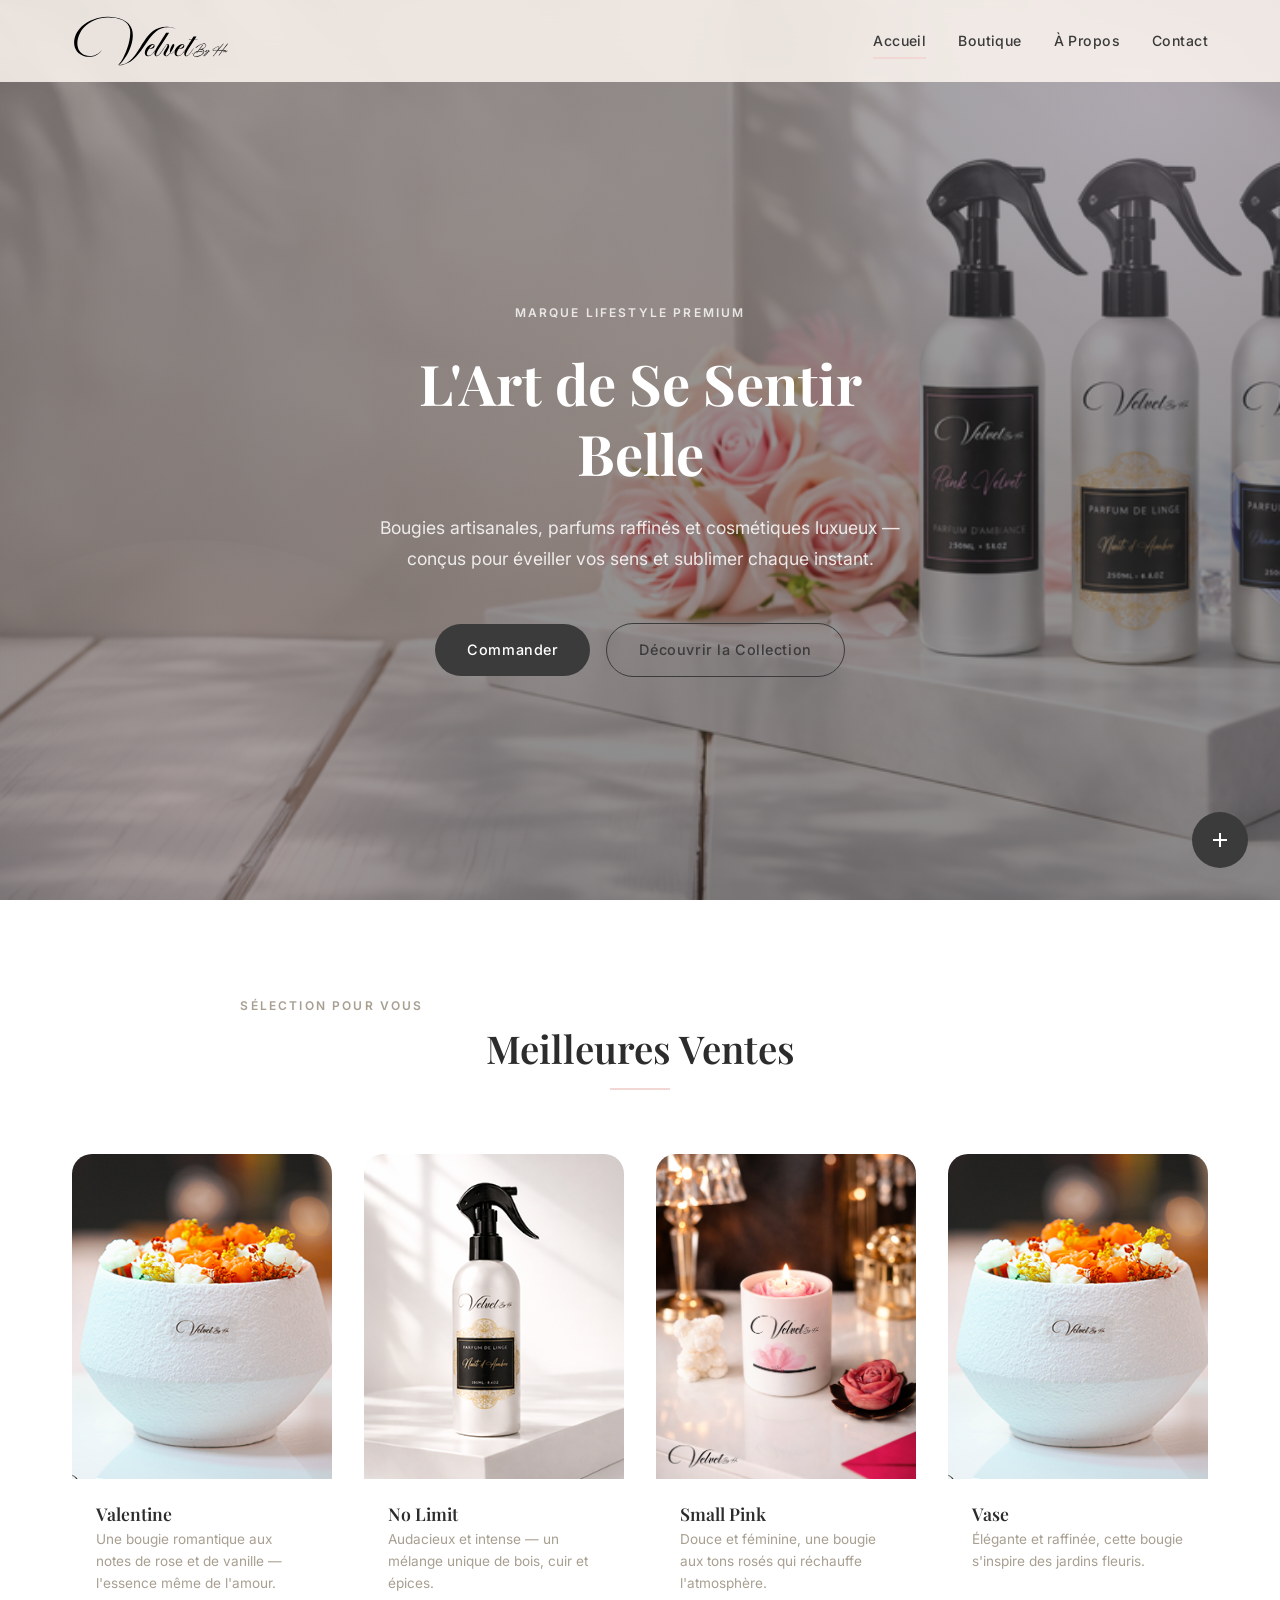
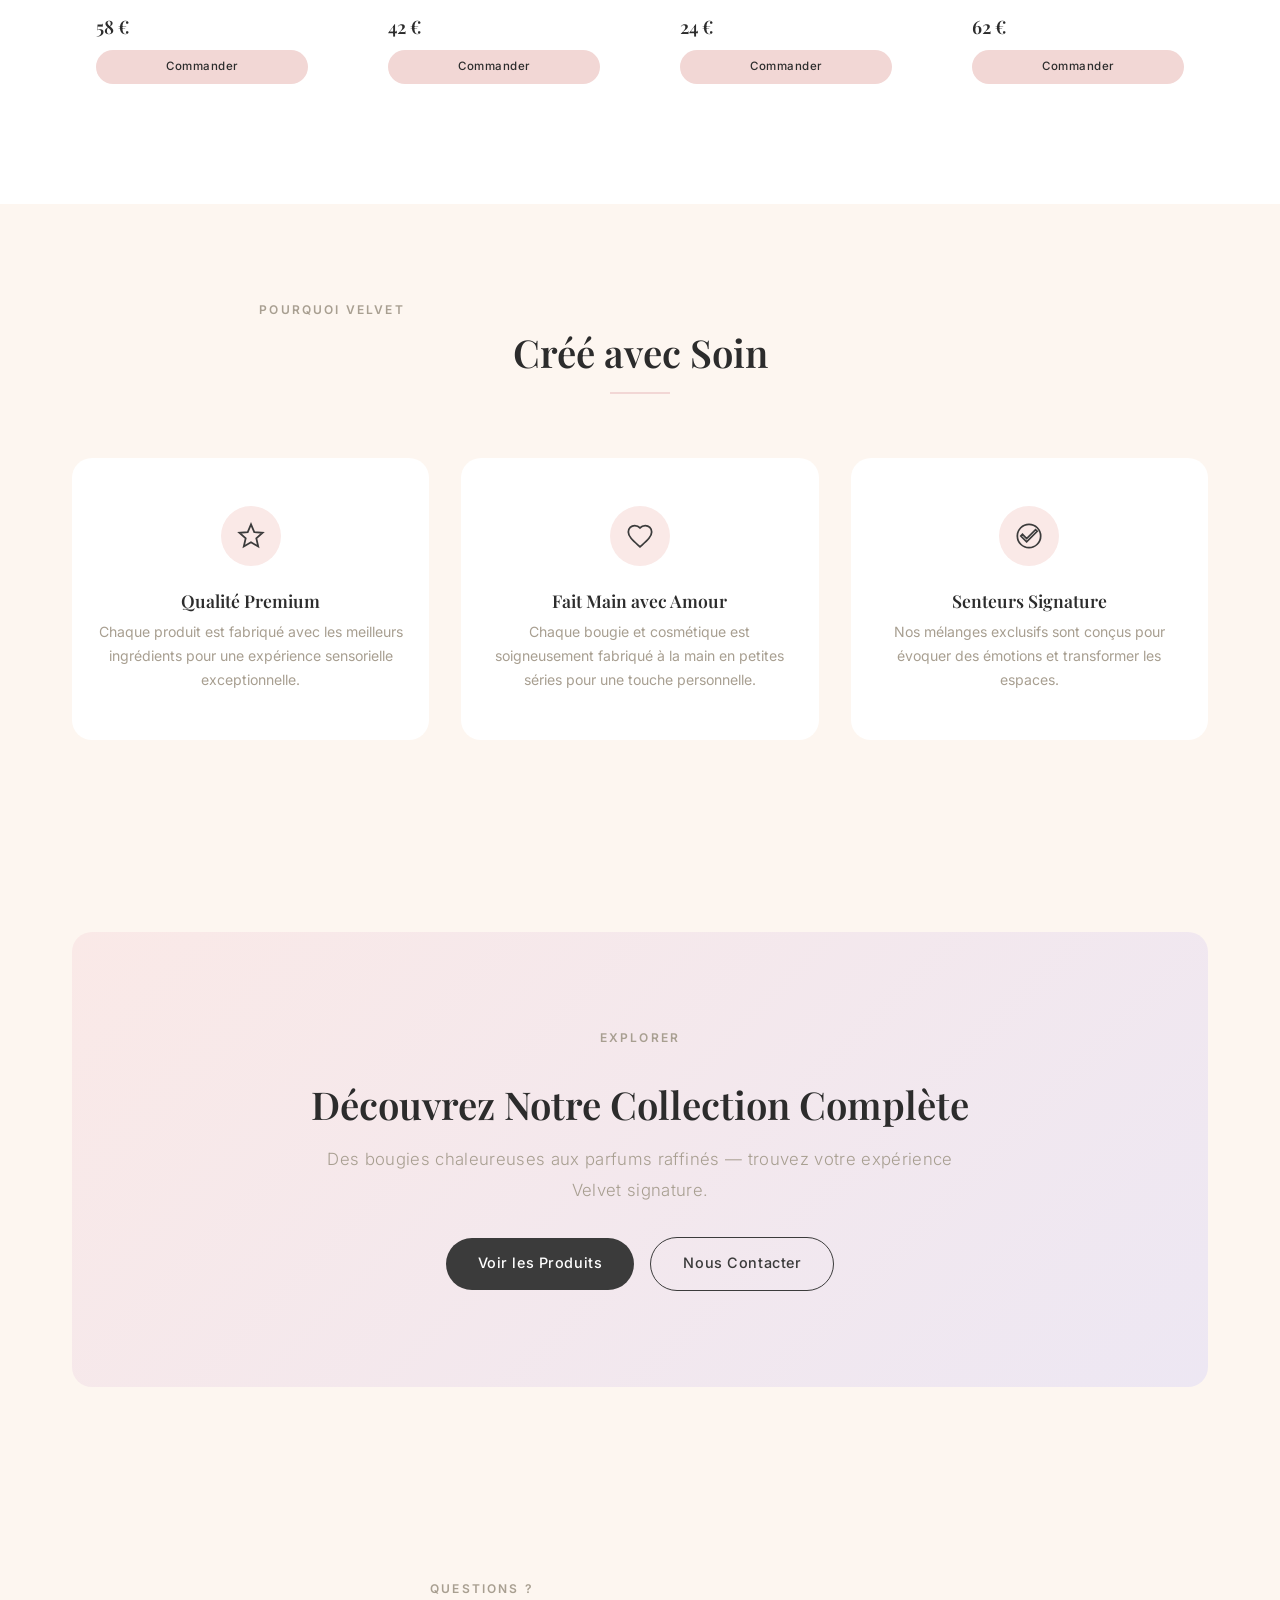
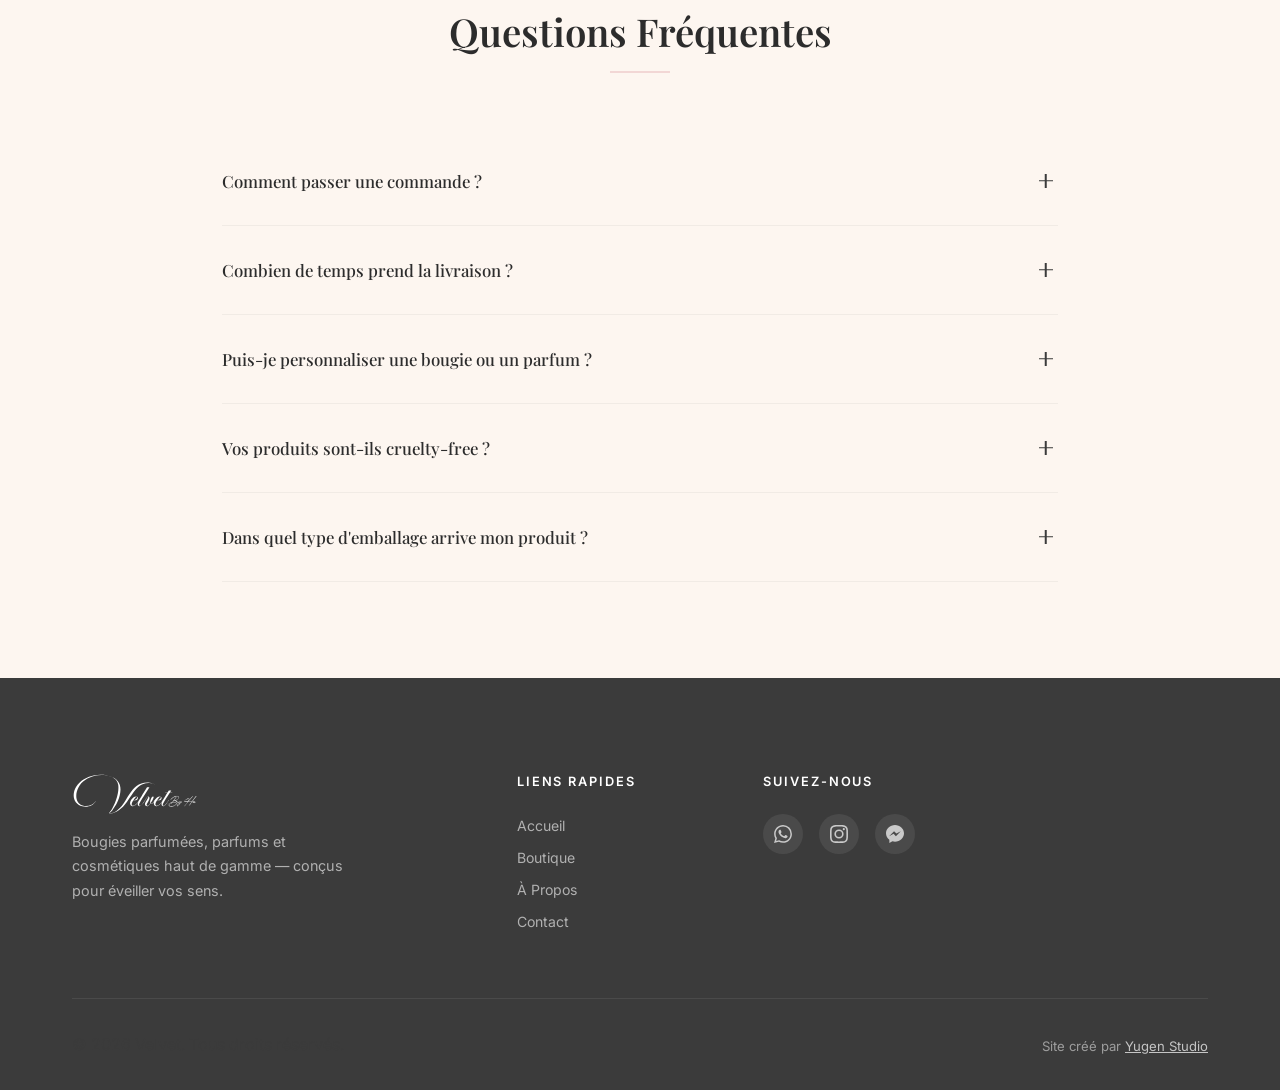
==== commit 35cde65d: "velvet v1" ====
--- a/index.html
+++ b/index.html
@@ -194,7 +194,7 @@
           <button class="faq-item__question">Combien de temps prend la livraison ?<span
               class="faq-item__icon"></span></button>
           <div class="faq-item__answer">
-            <p>La livraison prend généralement 3 à 7 jours ouvrables selon votre localisation. Nous vous fournirons un
+            <p>La livraison prend généralement 1 à 3 jours selon votre localisation. Nous vous fournirons un
               numéro de suivi dès l'expédition de votre commande.</p>
           </div>
         </div>
@@ -202,8 +202,9 @@
           <button class="faq-item__question">Puis-je personnaliser une bougie ou un parfum ?<span
               class="faq-item__icon"></span></button>
           <div class="faq-item__answer">
-            <p>Absolument ! Nous proposons des mélanges de senteurs personnalisés et des étiquettes sur mesure.
-              Contactez-nous via WhatsApp ou notre page contact pour discuter de vos idées.</p>
+            <p>Nos bougies sont entièrement personnalisables — senteurs, étiquettes et présentations sur mesure.
+              Les parfums, quant à eux, sont ceux disponibles dans la boutique tels quels.
+              Contactez-nous via WhatsApp ou notre page contact pour toute demande.</p>
           </div>
         </div>
         <div class="faq-item">
@@ -215,11 +216,11 @@
           </div>
         </div>
         <div class="faq-item">
-          <button class="faq-item__question">Proposez-vous un emballage cadeau ?<span
+          <button class="faq-item__question">Dans quel type d'emballage arrive mon produit ?<span
               class="faq-item__icon"></span></button>
           <div class="faq-item__answer">
-            <p>Oui ! Nous proposons un emballage cadeau premium pour toutes les commandes. Faites-le nous savoir lors de
-              votre commande et nous ajouterons une touche spéciale.</p>
+            <p>Chaque commande Velvet est livrée dans un emballage luxueux à l'image de notre marque — élégant,
+              raffiné et digne d'un cadeau. Un écrin Velvet pour une expérience complète dès la livraison.</p>
           </div>
         </div>
       </div>
@@ -240,11 +241,7 @@
           <div class="footer__links"><a href="index.html">Accueil</a><a href="pages/shop.html">Boutique</a><a
               href="pages/about.html">À Propos</a><a href="pages/contact.html">Contact</a></div>
         </div>
-        <div class="footer__col">
-          <h4 class="footer__heading">Légal</h4>
-          <div class="footer__links"><a href="#">Politique de Confidentialité</a><a href="#">Conditions Générales</a><a
-              href="#">Politique de Cookies</a></div>
-        </div>
+
         <div class="footer__col">
           <h4 class="footer__heading">Suivez-nous</h4>
           <div class="footer__social">
@@ -271,7 +268,7 @@
         <p style="font-size:0.82rem;color:rgba(255,255,255,0.5);margin-top:var(--space-xs);">Site créé par <a
             href="https://yugen-studio.com/" target="_blank"
             style="color:rgba(255,255,255,0.7);text-decoration:underline;">Yugen Studio</a></p>
-        <div class="footer__bottom-links"><a href="#">Confidentialité</a><a href="#">Conditions</a></div>
+
       </div>
     </div>
   </footer>
--- a/css/components.css
+++ b/css/components.css
@@ -307,13 +307,18 @@
     background: var(--color-white);
     border-radius: var(--border-radius-lg);
     overflow: hidden;
-    transition: transform var(--transition-base), box-shadow var(--transition-base);
+    /* Fast exit so hover effect doesn't linger when moving between cards */
+    transition: transform 0.12s ease, box-shadow 0.12s ease;
     cursor: pointer;
+    display: flex;
+    flex-direction: column;
 }
 
 .product-card:hover {
     transform: translateY(-6px);
     box-shadow: var(--shadow-card);
+    /* Smooth enter */
+    transition: transform var(--transition-base), box-shadow var(--transition-base);
 }
 
 .product-card__image {
@@ -336,6 +341,9 @@
 
 .product-card__body {
     padding: var(--space-lg);
+    display: flex;
+    flex-direction: column;
+    flex: 1;
 }
 
 .product-card__name {
@@ -351,12 +359,14 @@
     color: var(--color-warm-gray);
     line-height: 1.6;
     margin-bottom: var(--space-md);
+    flex: 1;
 }
 
 .product-card__footer {
     display: flex;
     flex-direction: column;
     gap: var(--space-sm);
+    margin-top: auto;
 }
 
 .product-card__price {
@@ -572,8 +582,8 @@
     right: var(--space-xl);
     z-index: 900;
     display: flex;
-    flex-direction: column-reverse;
-    align-items: center;
+    flex-direction: column;
+    align-items: flex-end;
     gap: var(--space-sm);
 }
 
@@ -589,6 +599,8 @@
     box-shadow: var(--shadow-md);
     transition: all var(--transition-base);
     cursor: pointer;
+    order: 2;
+    flex-shrink: 0;
 }
 
 .social-float__toggle:hover {
@@ -610,16 +622,20 @@
     display: flex;
     flex-direction: column;
     gap: var(--space-sm);
+    align-items: flex-end;
+    order: 1;
     opacity: 0;
     visibility: hidden;
-    transform: translateY(10px);
+    transform: translateY(20px);
     transition: all var(--transition-base);
+    pointer-events: none;
 }
 
 .social-float__items.open {
     opacity: 1;
     visibility: visible;
     transform: translateY(0);
+    pointer-events: auto;
 }
 
 .social-float__item {
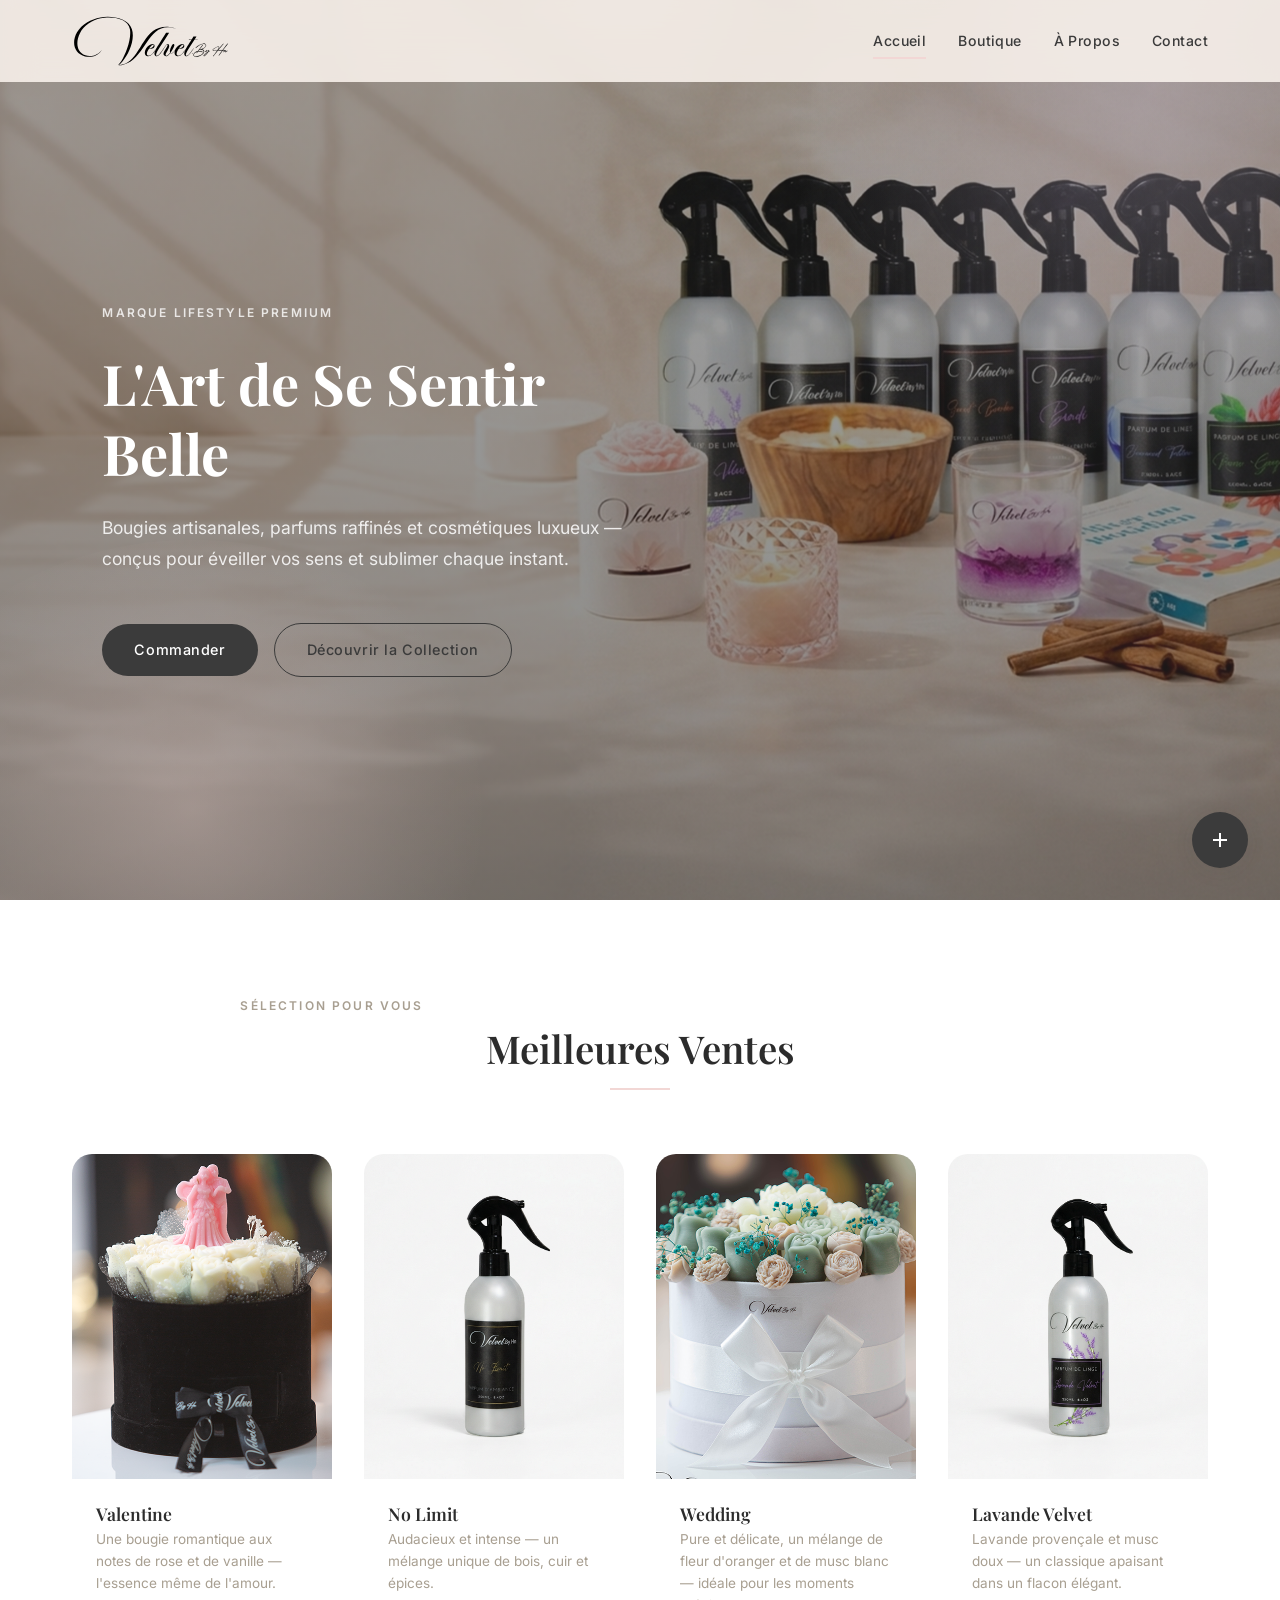
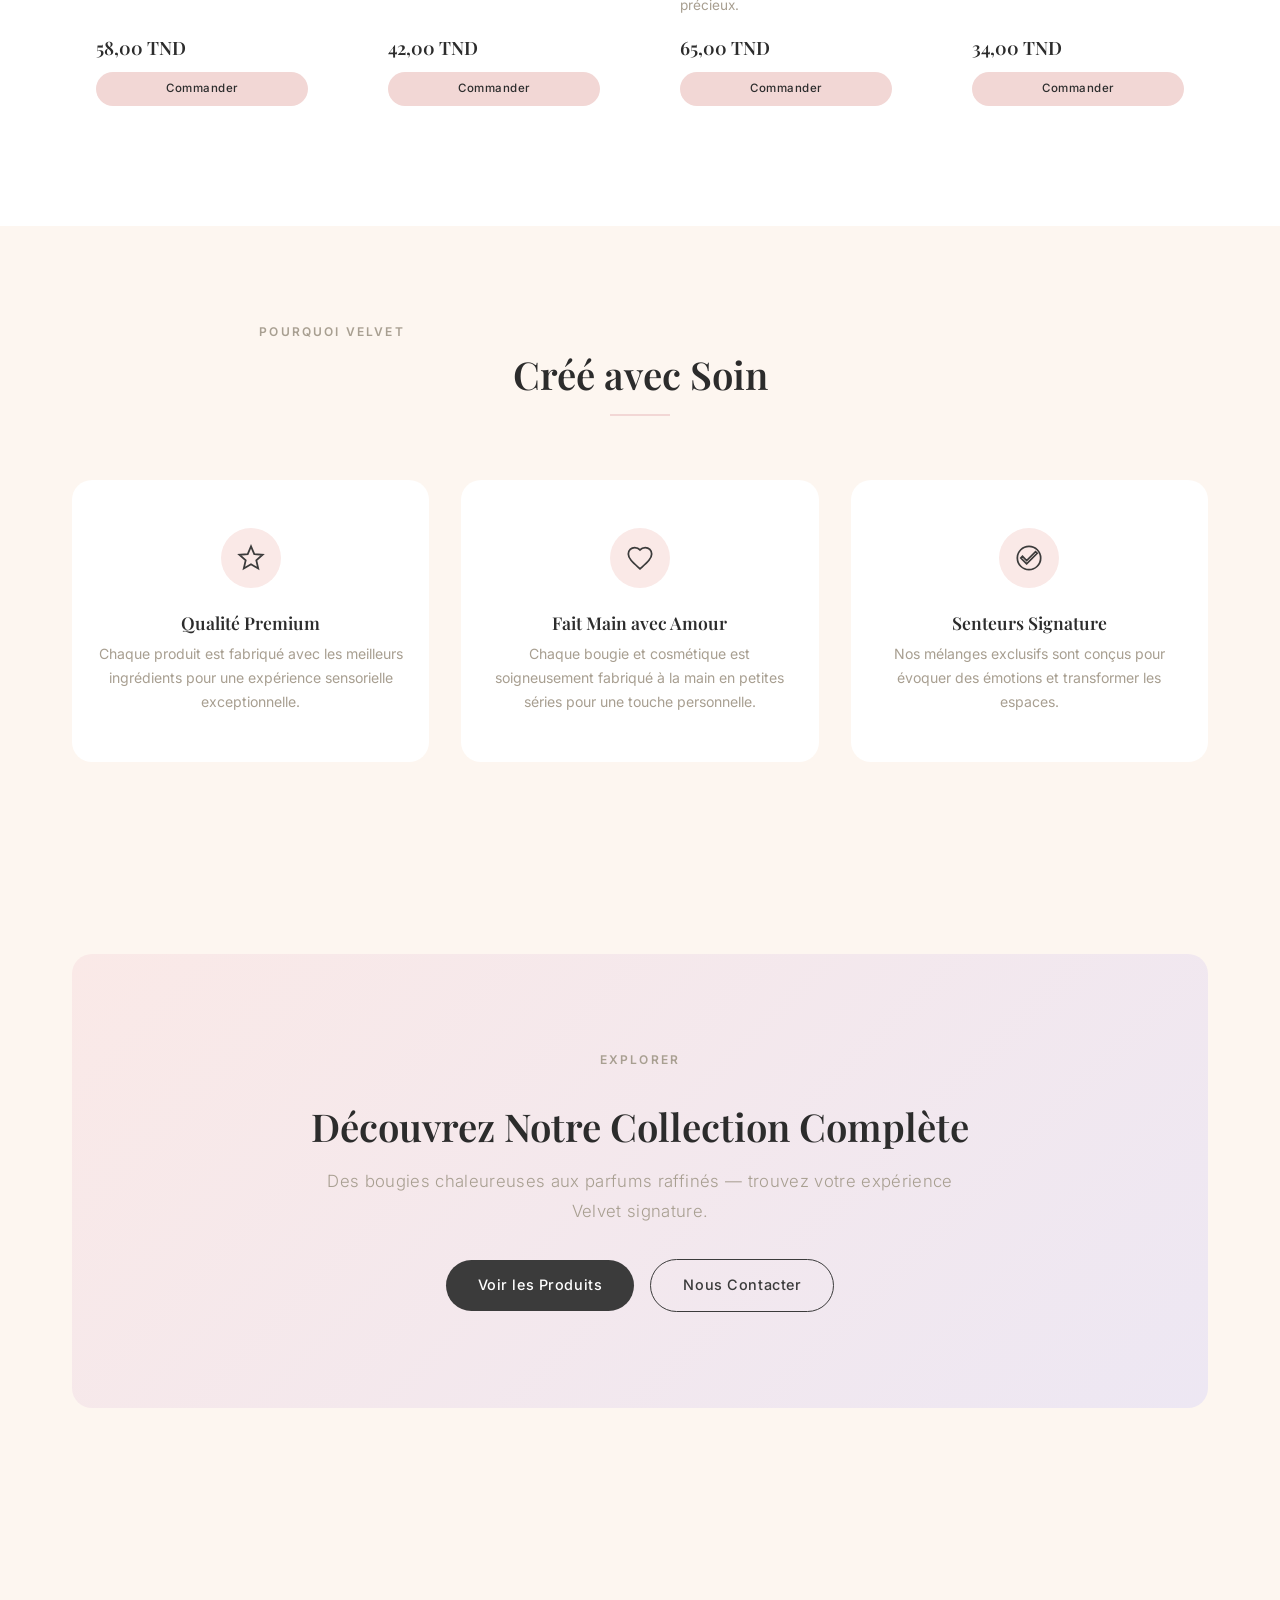
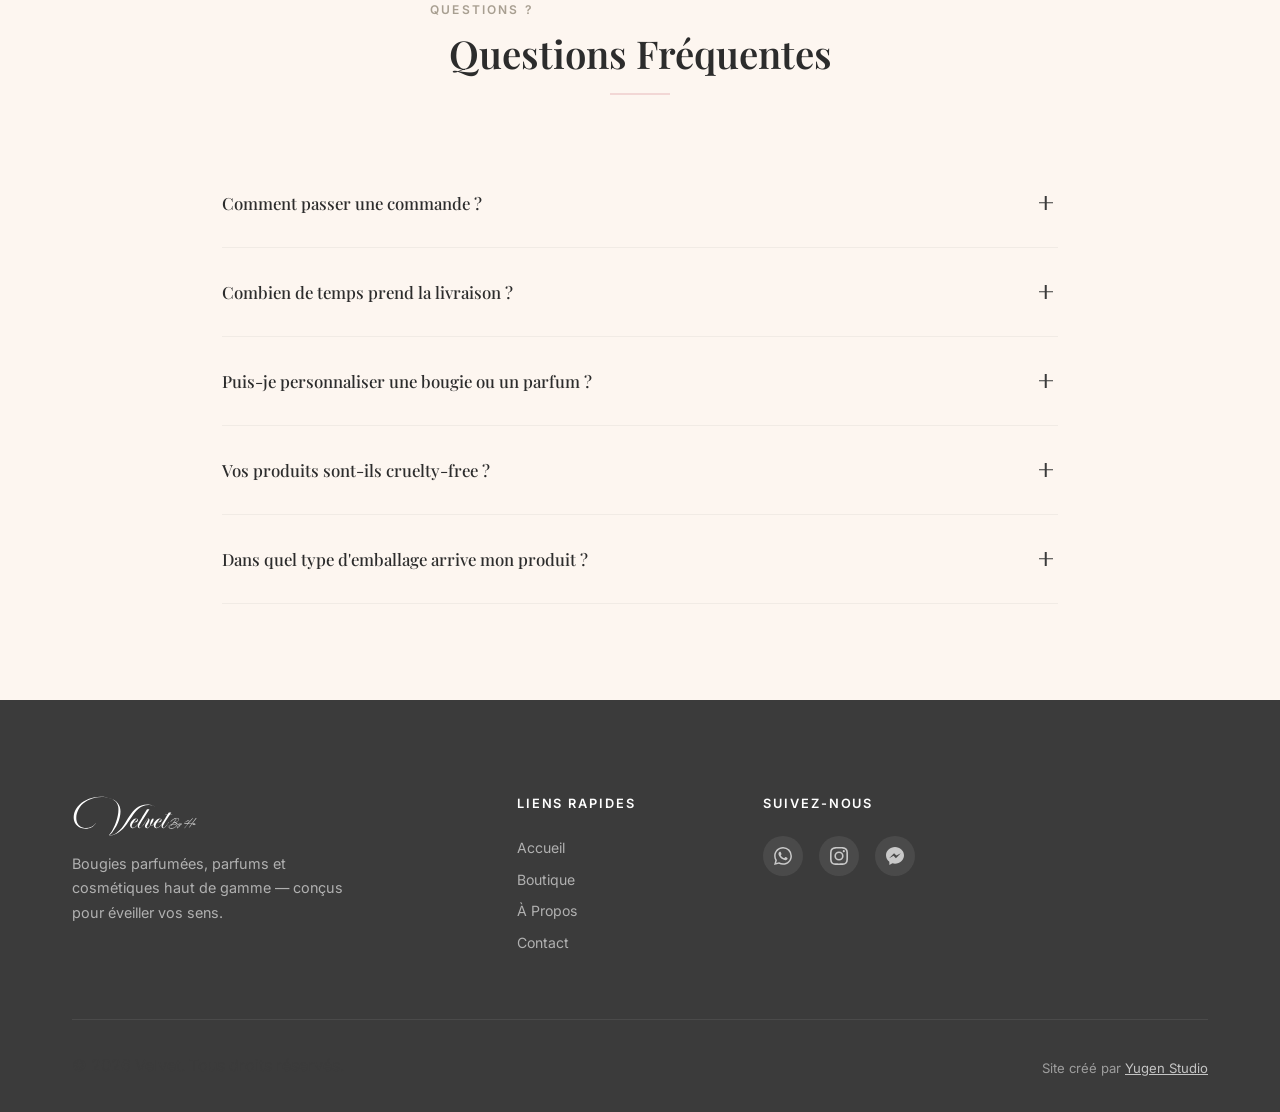
==== commit 32019ddc: "velvet 2" ====
--- a/index.html
+++ b/index.html
@@ -1,4 +1,4 @@
-<!DOCTYPE html>
+﻿<!DOCTYPE html>
 <html lang="fr">
 
 <head>
@@ -59,58 +59,60 @@
       <div class="grid grid--4">
         <div class="product-card fade-in fade-in-delay-1">
           <div class="product-card__image">
-            <img src="assets/images/cndl.png" alt="Valentine">
+            <img src="assets/images/products/candles-bouquets-valentine.png" alt="Valentine">
           </div>
           <div class="product-card__body">
             <h4 class="product-card__name">Valentine</h4>
             <p class="product-card__desc">Une bougie romantique aux notes de rose et de vanille — l'essence même de
               l'amour.</p>
             <div class="product-card__footer">
-              <span class="product-card__price">58 €</span>
-              <a href="https://wa.me/21693064637?text=Bonjour!%20Je%20souhaite%20commander%20Valentine" target="_blank"
+              <span class="product-card__price">58,00 TND</span>
+              <a href="https://wa.me/21622625611?text=Bonjour!%20Je%20souhaite%20commander%20Valentine" target="_blank"
                 class="btn btn--blush btn--sm product-card__cta">Commander</a>
             </div>
           </div>
         </div>
         <div class="product-card fade-in fade-in-delay-2">
           <div class="product-card__image">
-            <img src="assets/images/pr.png" alt="No Limit">
+            <img src="assets/images/products/parfum-ambiance-no-limit.png" alt="No Limit">
           </div>
           <div class="product-card__body">
             <h4 class="product-card__name">No Limit</h4>
             <p class="product-card__desc">Audacieux et intense — un mélange unique de bois, cuir et épices.</p>
             <div class="product-card__footer">
-              <span class="product-card__price">42 €</span>
-              <a href="https://wa.me/21693064637?text=Bonjour!%20Je%20souhaite%20commander%20No%20Limit" target="_blank"
+              <span class="product-card__price">42,00 TND</span>
+              <a href="https://wa.me/21622625611?text=Bonjour!%20Je%20souhaite%20commander%20No%20Limit" target="_blank"
                 class="btn btn--blush btn--sm product-card__cta">Commander</a>
             </div>
           </div>
         </div>
         <div class="product-card fade-in fade-in-delay-3">
           <div class="product-card__image">
-            <img src="assets/images/cndl-ptt.png" alt="Small Pink">
+            <img src="assets/images/products/candles-bouquets-bride.png" alt="Wedding">
           </div>
           <div class="product-card__body">
-            <h4 class="product-card__name">Small Pink</h4>
-            <p class="product-card__desc">Douce et féminine, une bougie aux tons rosés qui réchauffe l'atmosphère.</p>
+            <h4 class="product-card__name">Wedding</h4>
+            <p class="product-card__desc">Pure et délicate, un mélange de fleur d'oranger et de musc blanc — idéale pour
+              les moments précieux.</p>
             <div class="product-card__footer">
-              <span class="product-card__price">24 €</span>
-              <a href="https://wa.me/21693064637?text=Bonjour!%20Je%20souhaite%20commander%20Small%20Pink"
-                target="_blank" class="btn btn--blush btn--sm product-card__cta">Commander</a>
+              <span class="product-card__price">65,00 TND</span>
+              <a href="https://wa.me/21622625611?text=Bonjour!%20Je%20souhaite%20commander%20Wedding" target="_blank"
+                class="btn btn--blush btn--sm product-card__cta">Commander</a>
             </div>
           </div>
         </div>
         <div class="product-card fade-in fade-in-delay-4">
           <div class="product-card__image">
-            <img src="assets/images/cndl.png" alt="Vase">
+            <img src="assets/images/products/parfum-linge-lavande-velvet.png" alt="Lavande Velvet">
           </div>
           <div class="product-card__body">
-            <h4 class="product-card__name">Vase</h4>
-            <p class="product-card__desc">Élégante et raffinée, cette bougie s'inspire des jardins fleuris.</p>
+            <h4 class="product-card__name">Lavande Velvet</h4>
+            <p class="product-card__desc">Lavande provençale et musc doux — un classique apaisant dans un flacon
+              élégant.</p>
             <div class="product-card__footer">
-              <span class="product-card__price">62 €</span>
-              <a href="https://wa.me/21693064637?text=Bonjour!%20Je%20souhaite%20commander%20Vase" target="_blank"
-                class="btn btn--blush btn--sm product-card__cta">Commander</a>
+              <span class="product-card__price">34,00 TND</span>
+              <a href="https://wa.me/21622625611?text=Bonjour!%20Je%20souhaite%20commander%20Lavande%20Velvet"
+                target="_blank" class="btn btn--blush btn--sm product-card__cta">Commander</a>
             </div>
           </div>
         </div>
@@ -245,7 +247,7 @@
         <div class="footer__col">
           <h4 class="footer__heading">Suivez-nous</h4>
           <div class="footer__social">
-            <a href="https://wa.me/21693064637" target="_blank" rel="noopener" aria-label="WhatsApp"><svg
+            <a href="https://wa.me/21622625611" target="_blank" rel="noopener" aria-label="WhatsApp"><svg
                 viewBox="0 0 24 24">
                 <path
                   d="M17.472 14.382c-.297-.149-1.758-.867-2.03-.967-.273-.099-.471-.148-.67.15-.197.297-.767.966-.94 1.164-.173.199-.347.223-.644.075-.297-.15-1.255-.463-2.39-1.475-.883-.788-1.48-1.761-1.653-2.059-.173-.297-.018-.458.13-.606.134-.133.298-.347.446-.52.149-.174.198-.298.298-.497.099-.198.05-.371-.025-.52-.075-.149-.669-1.612-.916-2.207-.242-.579-.487-.5-.669-.51-.173-.008-.371-.01-.57-.01-.198 0-.52.074-.792.372-.272.297-1.04 1.016-1.04 2.479 0 1.462 1.065 2.875 1.213 3.074.149.198 2.096 3.2 5.077 4.487.709.306 1.262.489 1.694.625.712.227 1.36.195 1.871.118.571-.085 1.758-.719 2.006-1.413.248-.694.248-1.289.173-1.413-.074-.124-.272-.198-.57-.347m-5.421 7.403h-.004a9.87 9.87 0 01-5.031-1.378l-.361-.214-3.741.982.998-3.648-.235-.374a9.86 9.86 0 01-1.51-5.26c.001-5.45 4.436-9.884 9.888-9.884 2.64 0 5.122 1.03 6.988 2.898a9.825 9.825 0 012.893 6.994c-.003 5.45-4.437 9.884-9.885 9.884m8.413-18.297A11.815 11.815 0 0012.05 0C5.495 0 .16 5.335.157 11.892c0 2.096.547 4.142 1.588 5.945L.057 24l6.305-1.654a11.882 11.882 0 005.683 1.448h.005c6.554 0 11.89-5.335 11.893-11.893a11.821 11.821 0 00-3.48-8.413z" />
@@ -301,4 +303,4 @@
   <script src="js/social-popup.js"></script>
 </body>
 
-</html>+</html>
--- a/css/components.css
+++ b/css/components.css
@@ -681,9 +681,9 @@
     min-height: 100vh;
     display: flex;
     align-items: center;
-    justify-content: center;
-    text-align: center;
-    padding: calc(80px + var(--space-3xl)) var(--space-xl) var(--space-3xl);
+    justify-content: flex-start;
+    text-align: left;
+    padding: calc(80px + var(--space-3xl)) var(--space-xl) var(--space-3xl) clamp(var(--space-xl), 8vw, 120px);
     background: linear-gradient(rgba(44, 44, 44, 0.45), rgba(44, 44, 44, 0.55)), url('../assets/images/cover.png') center/cover no-repeat;
     position: relative;
     overflow: hidden;
@@ -737,14 +737,12 @@
     line-height: 1.8;
     margin-bottom: var(--space-2xl);
     max-width: 540px;
-    margin-left: auto;
-    margin-right: auto;
 }
 
 .hero__buttons {
     display: flex;
     align-items: center;
-    justify-content: center;
+    justify-content: flex-start;
     gap: var(--space-md);
     flex-wrap: wrap;
 }
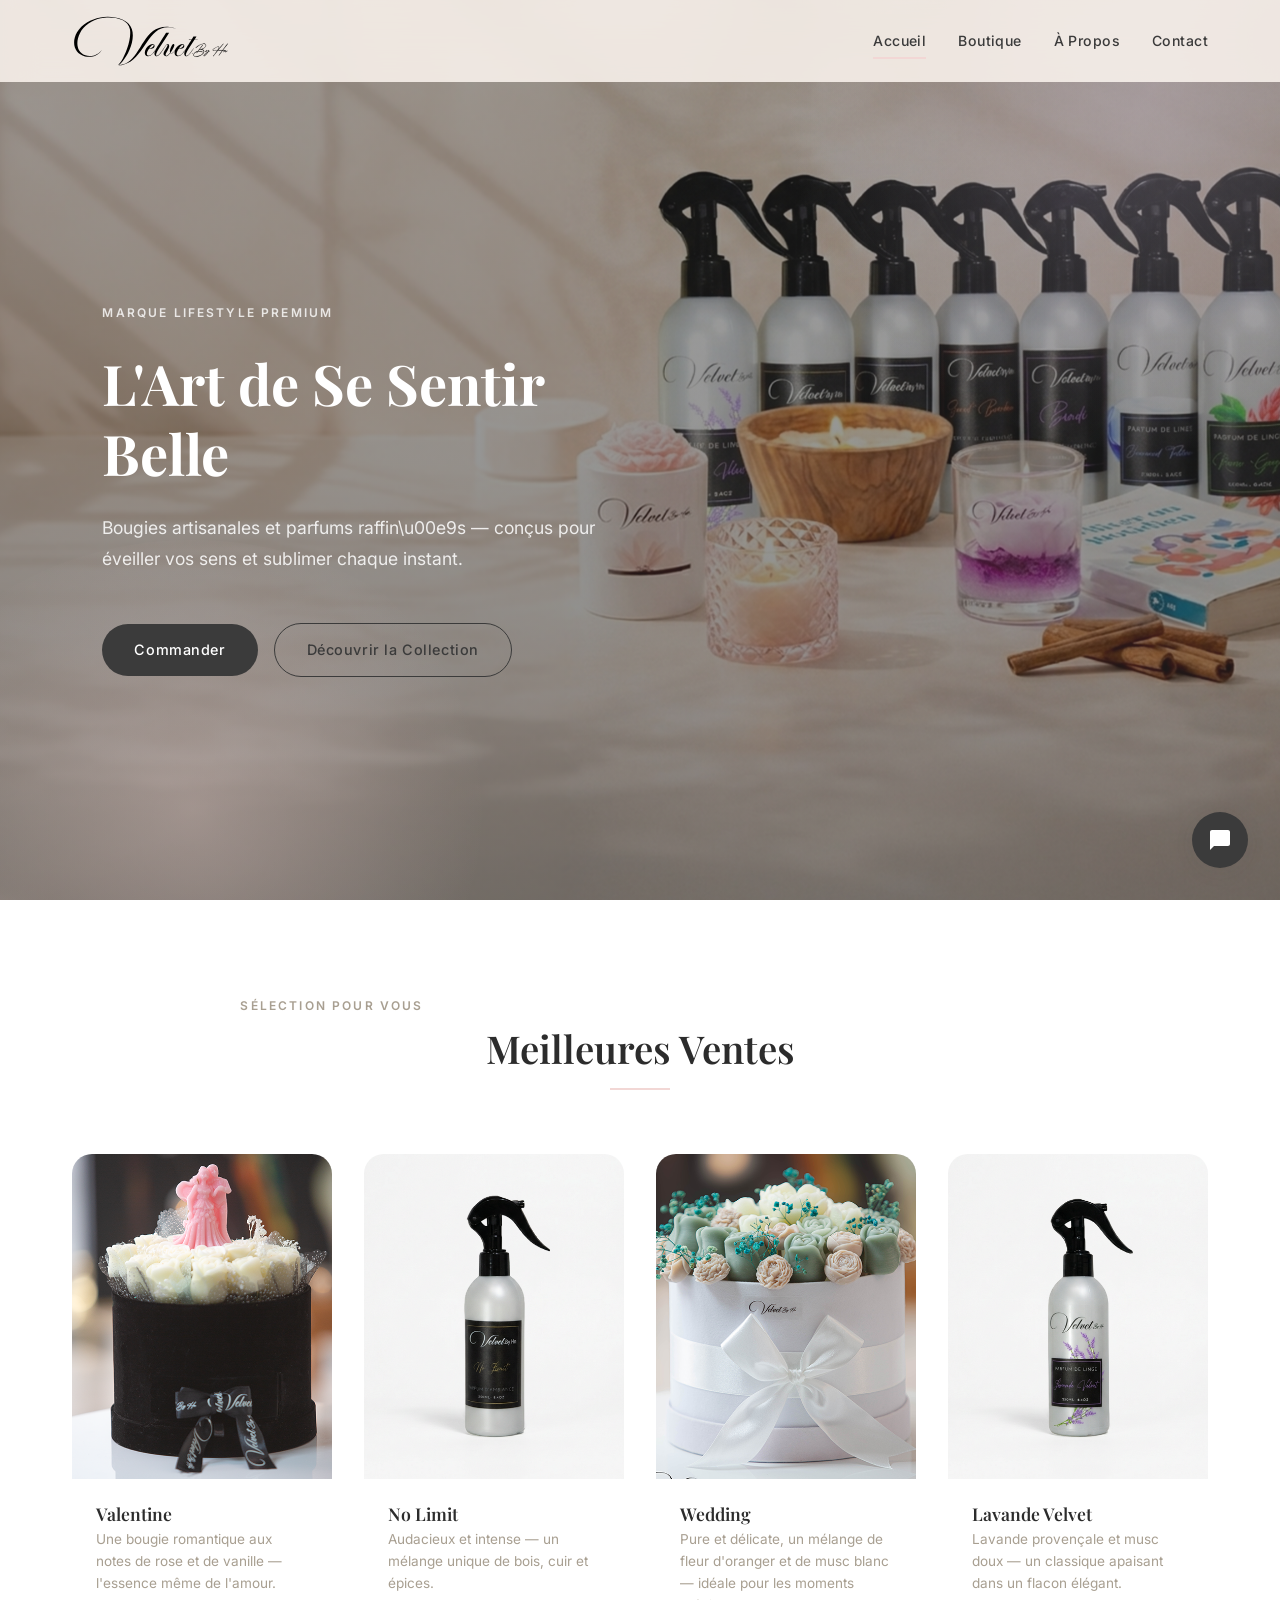
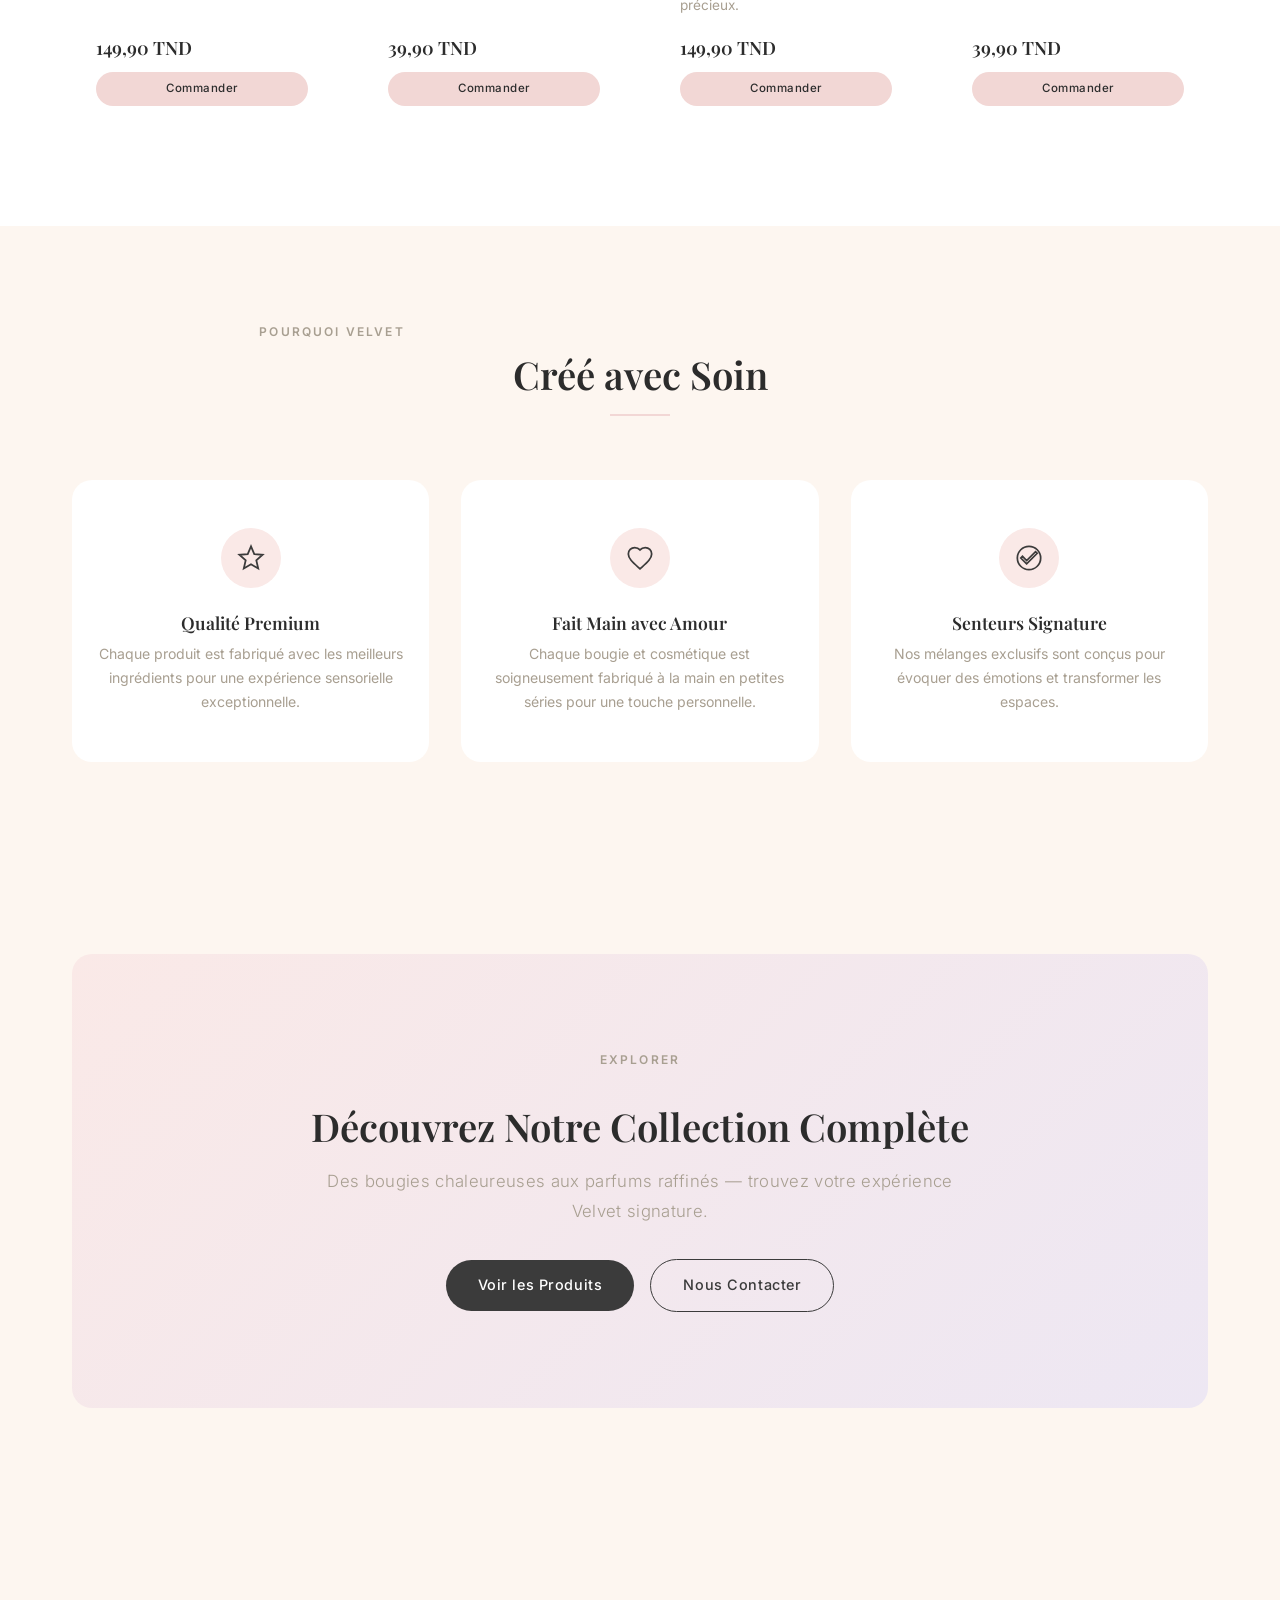
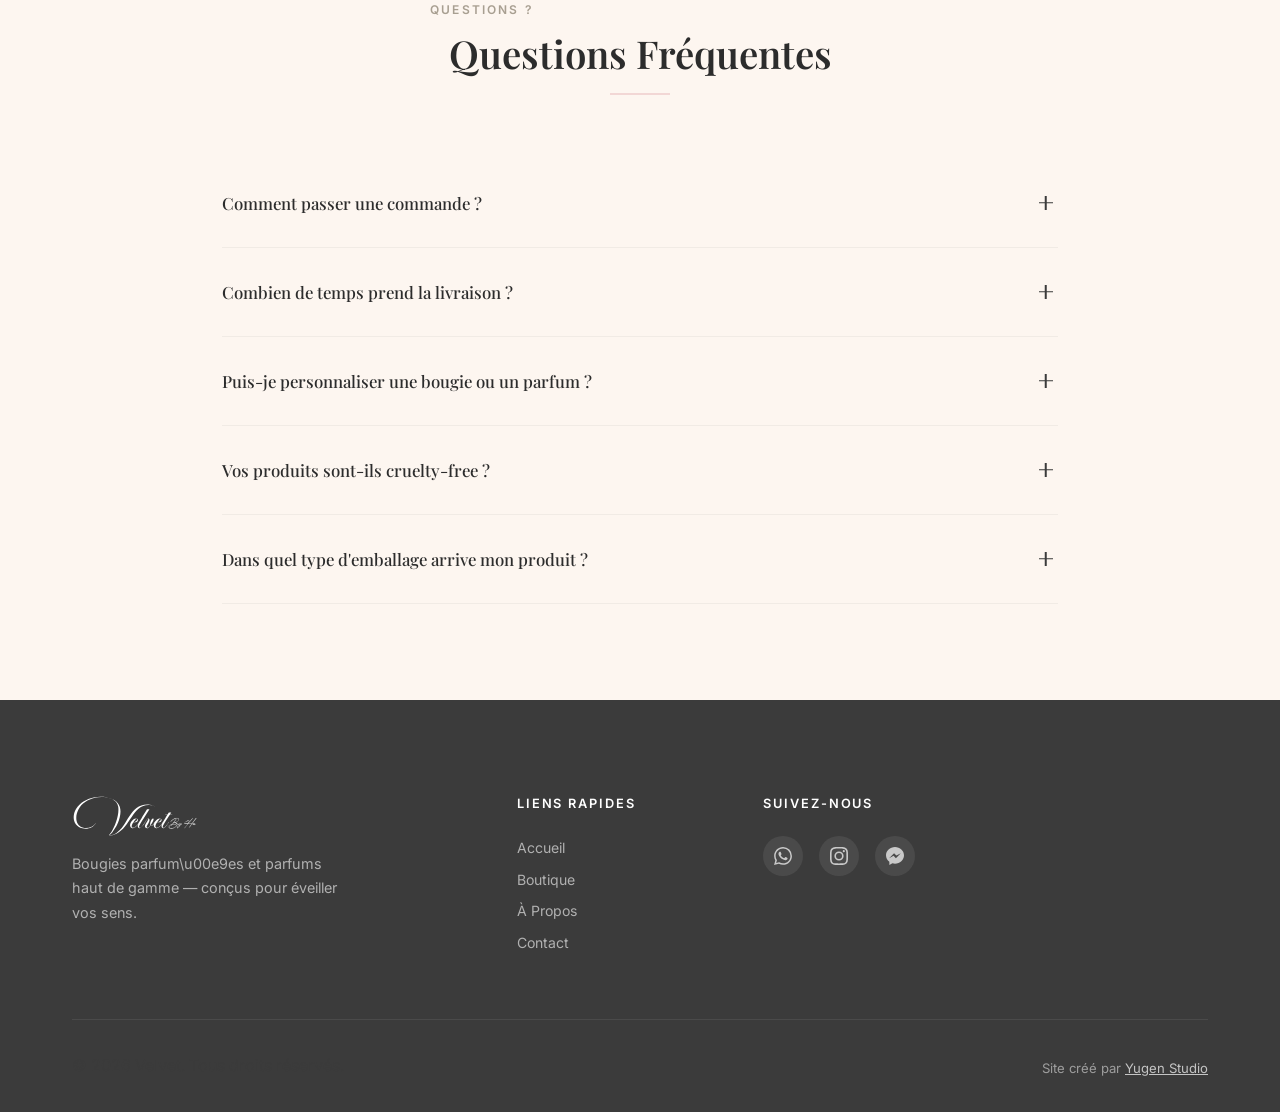
==== commit 49734b59: "velvet v3" ====
--- a/index.html
+++ b/index.html
@@ -5,7 +5,10 @@
   <meta charset="UTF-8">
   <meta name="viewport" content="width=device-width, initial-scale=1.0">
   <meta name="description"
-    content="Velvet — Bougies parfumées, parfums et cosmétiques haut de gamme. Découvrez le luxe artisanal, conçu avec émotion et élégance.">
+    content="Découvrez Velvet : Bougies parfumées, parfums d'ambiance, parfums de linge et cadeaux de luxe en Tunisie. Discover Velvet: Luxury candles, perfumes, and gifts in Tunisia. ڤيلڤيت: شموع معطرة وعطور فاخرة وهدايا في تونس.">
+  <meta name="keywords"
+    content="bougies parfumées, Tunisie, Tunis, cadeaux, gift, cadeaux tunisie, parfums, parfums d'ambiance, parfum de linge, air freshener, luxury candles, scented candles tunisia, عطور, شموع عطرية, هدايا تونس">
+  <link rel="icon" type="image/svg+xml" href="assets/images/favicon.svg">
   <title>Velvet — Marque Lifestyle Premium</title>
   <link rel="stylesheet" href="css/base.css">
   <link rel="stylesheet" href="css/components.css">
@@ -38,7 +41,7 @@
       <p class="section-eyebrow hero__eyebrow fade-in">Marque Lifestyle Premium</p>
       <h1 class="fade-in fade-in-delay-1">L'Art de Se Sentir<br>Belle</h1>
       <p class="hero__subtitle fade-in fade-in-delay-2">
-        Bougies artisanales, parfums raffinés et cosmétiques luxueux — conçus pour éveiller vos sens et sublimer chaque
+        Bougies artisanales et parfums raffin\u00e9s — conçus pour éveiller vos sens et sublimer chaque
         instant.
       </p>
       <div class="hero__buttons fade-in fade-in-delay-3">
@@ -66,7 +69,7 @@
             <p class="product-card__desc">Une bougie romantique aux notes de rose et de vanille — l'essence même de
               l'amour.</p>
             <div class="product-card__footer">
-              <span class="product-card__price">58,00 TND</span>
+              <span class="product-card__price">149,90 TND</span>
               <a href="https://wa.me/21622625611?text=Bonjour!%20Je%20souhaite%20commander%20Valentine" target="_blank"
                 class="btn btn--blush btn--sm product-card__cta">Commander</a>
             </div>
@@ -80,7 +83,7 @@
             <h4 class="product-card__name">No Limit</h4>
             <p class="product-card__desc">Audacieux et intense — un mélange unique de bois, cuir et épices.</p>
             <div class="product-card__footer">
-              <span class="product-card__price">42,00 TND</span>
+              <span class="product-card__price">39,90 TND</span>
               <a href="https://wa.me/21622625611?text=Bonjour!%20Je%20souhaite%20commander%20No%20Limit" target="_blank"
                 class="btn btn--blush btn--sm product-card__cta">Commander</a>
             </div>
@@ -95,7 +98,7 @@
             <p class="product-card__desc">Pure et délicate, un mélange de fleur d'oranger et de musc blanc — idéale pour
               les moments précieux.</p>
             <div class="product-card__footer">
-              <span class="product-card__price">65,00 TND</span>
+              <span class="product-card__price">149,90 TND</span>
               <a href="https://wa.me/21622625611?text=Bonjour!%20Je%20souhaite%20commander%20Wedding" target="_blank"
                 class="btn btn--blush btn--sm product-card__cta">Commander</a>
             </div>
@@ -110,7 +113,7 @@
             <p class="product-card__desc">Lavande provençale et musc doux — un classique apaisant dans un flacon
               élégant.</p>
             <div class="product-card__footer">
-              <span class="product-card__price">34,00 TND</span>
+              <span class="product-card__price">39,90 TND</span>
               <a href="https://wa.me/21622625611?text=Bonjour!%20Je%20souhaite%20commander%20Lavande%20Velvet"
                 target="_blank" class="btn btn--blush btn--sm product-card__cta">Commander</a>
             </div>
@@ -235,7 +238,7 @@
       <div class="footer__grid">
         <div class="footer__col">
           <h3 class="footer__brand-name"><img src="assets/images/logo.svg" alt="Velvet"></h3>
-          <p class="footer__brand-desc">Bougies parfumées, parfums et cosmétiques haut de gamme — conçus pour éveiller
+          <p class="footer__brand-desc">Bougies parfum\u00e9es et parfums haut de gamme — conçus pour éveiller
             vos sens.</p>
         </div>
         <div class="footer__col">
@@ -295,7 +298,7 @@
         </svg></a>
     </div>
     <button class="social-float__toggle" id="social-toggle" aria-label="Nous contacter"><svg viewBox="0 0 24 24">
-        <path d="M19 13h-6v6h-2v-6H5v-2h6V5h2v6h6v2z" />
+        <path d="M20 2H4c-1.1 0-2 .9-2 2v18l4-4h14c1.1 0 2-.9 2-2V4c0-1.1-.9-2-2-2z" />
       </svg></button>
   </div>
 
@@ -303,4 +306,4 @@
   <script src="js/social-popup.js"></script>
 </body>
 
-</html>
+</html>
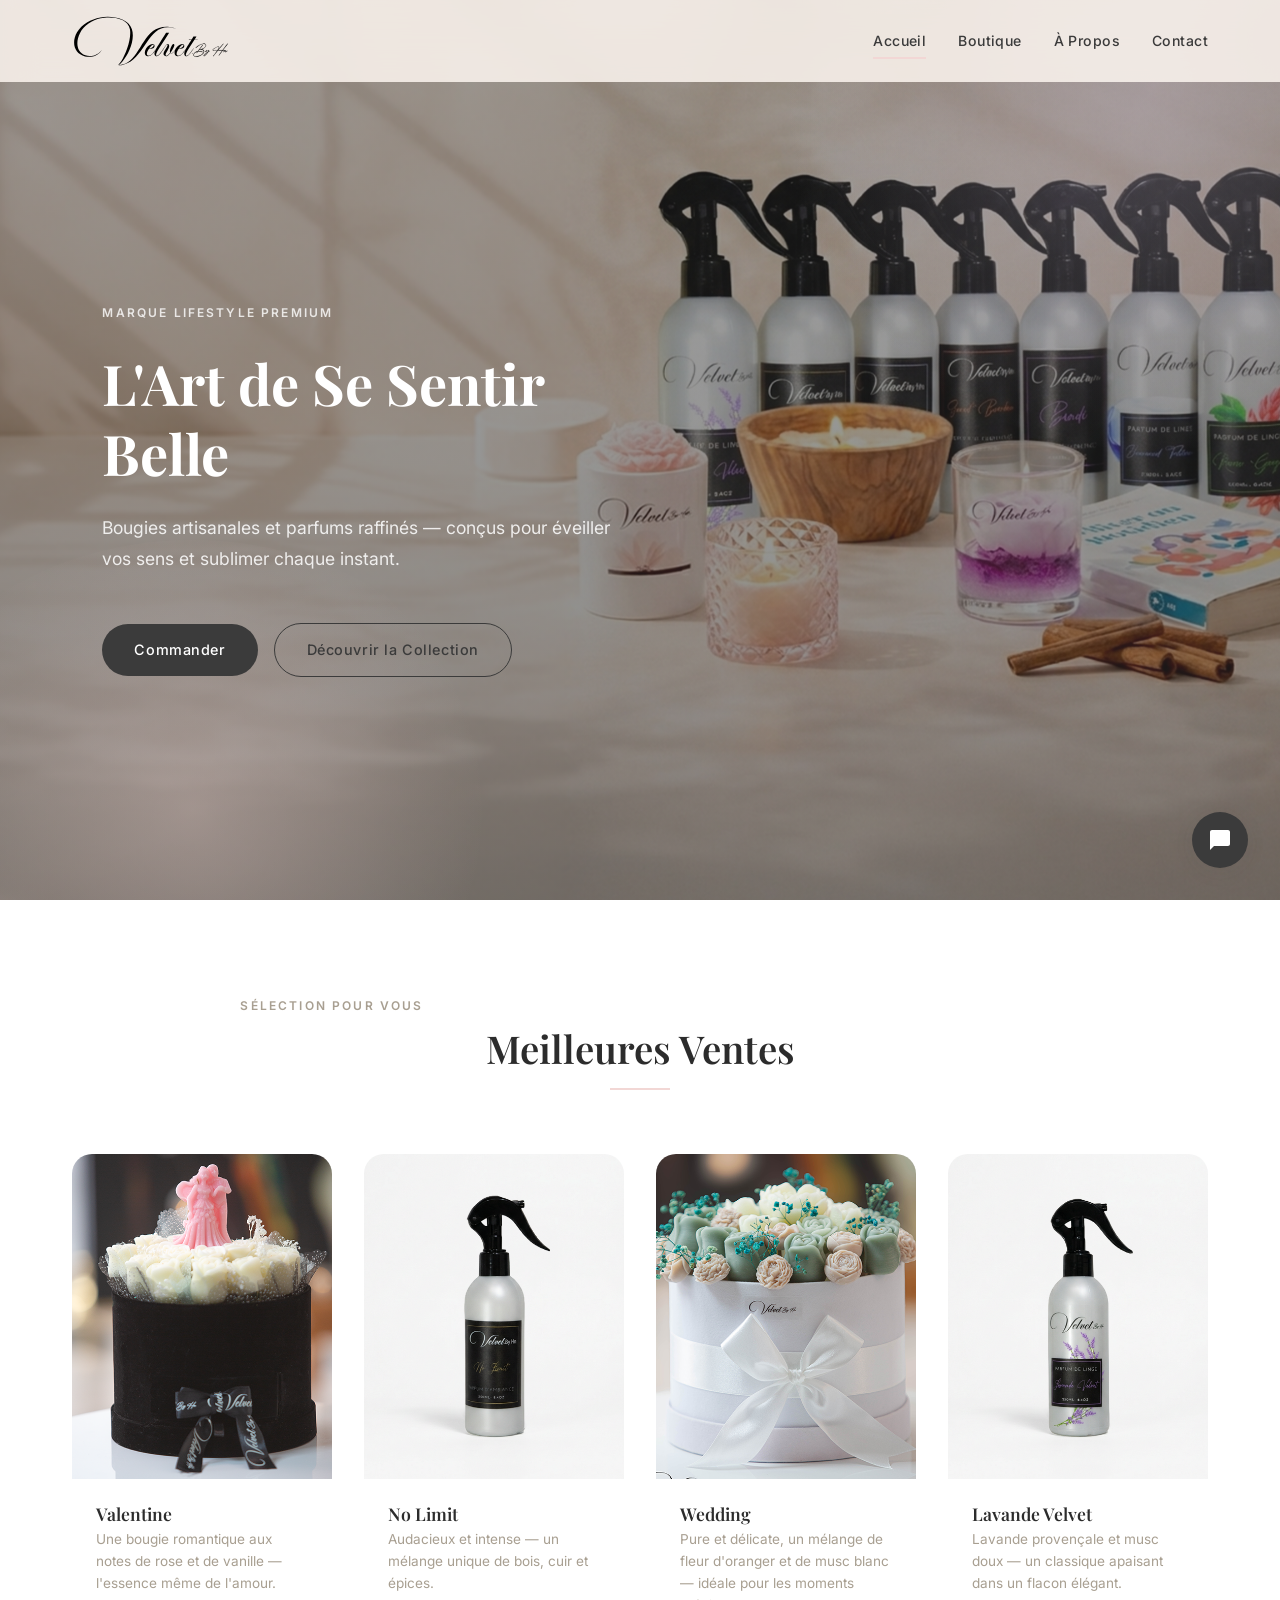
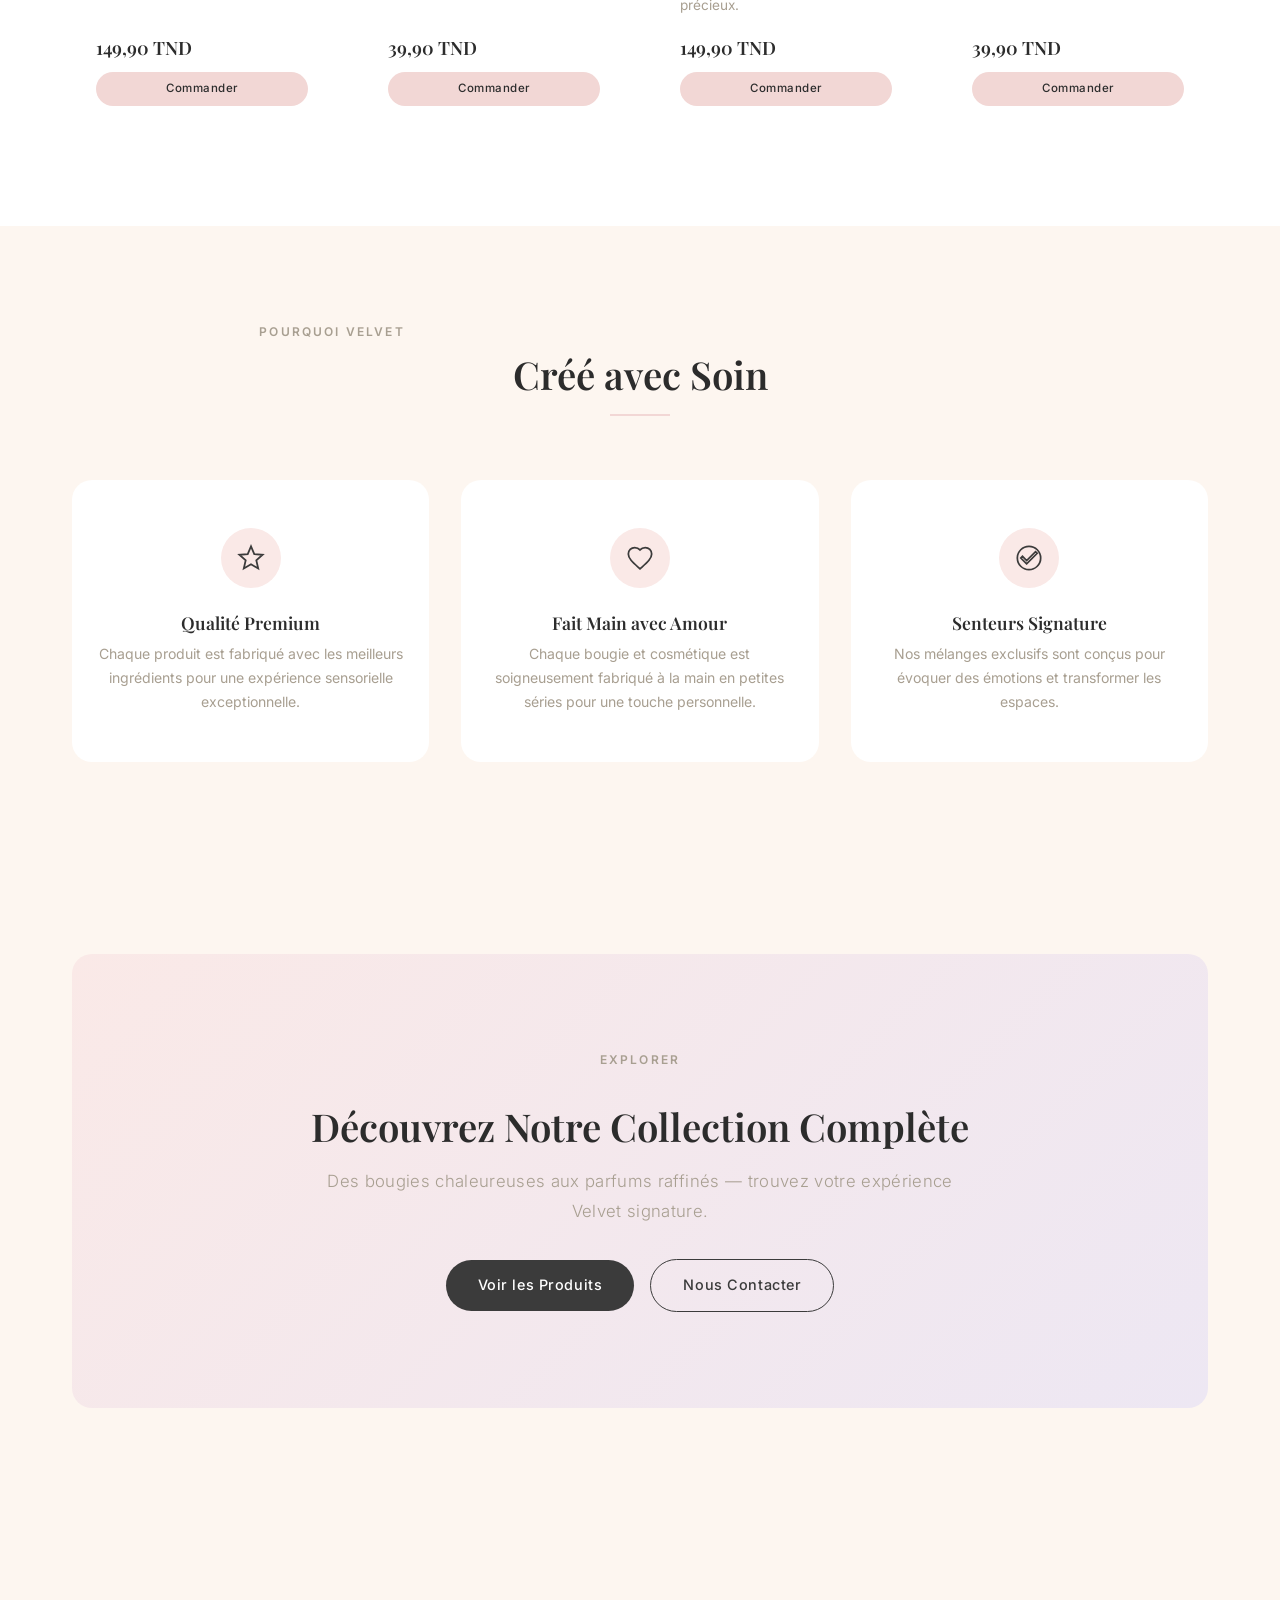
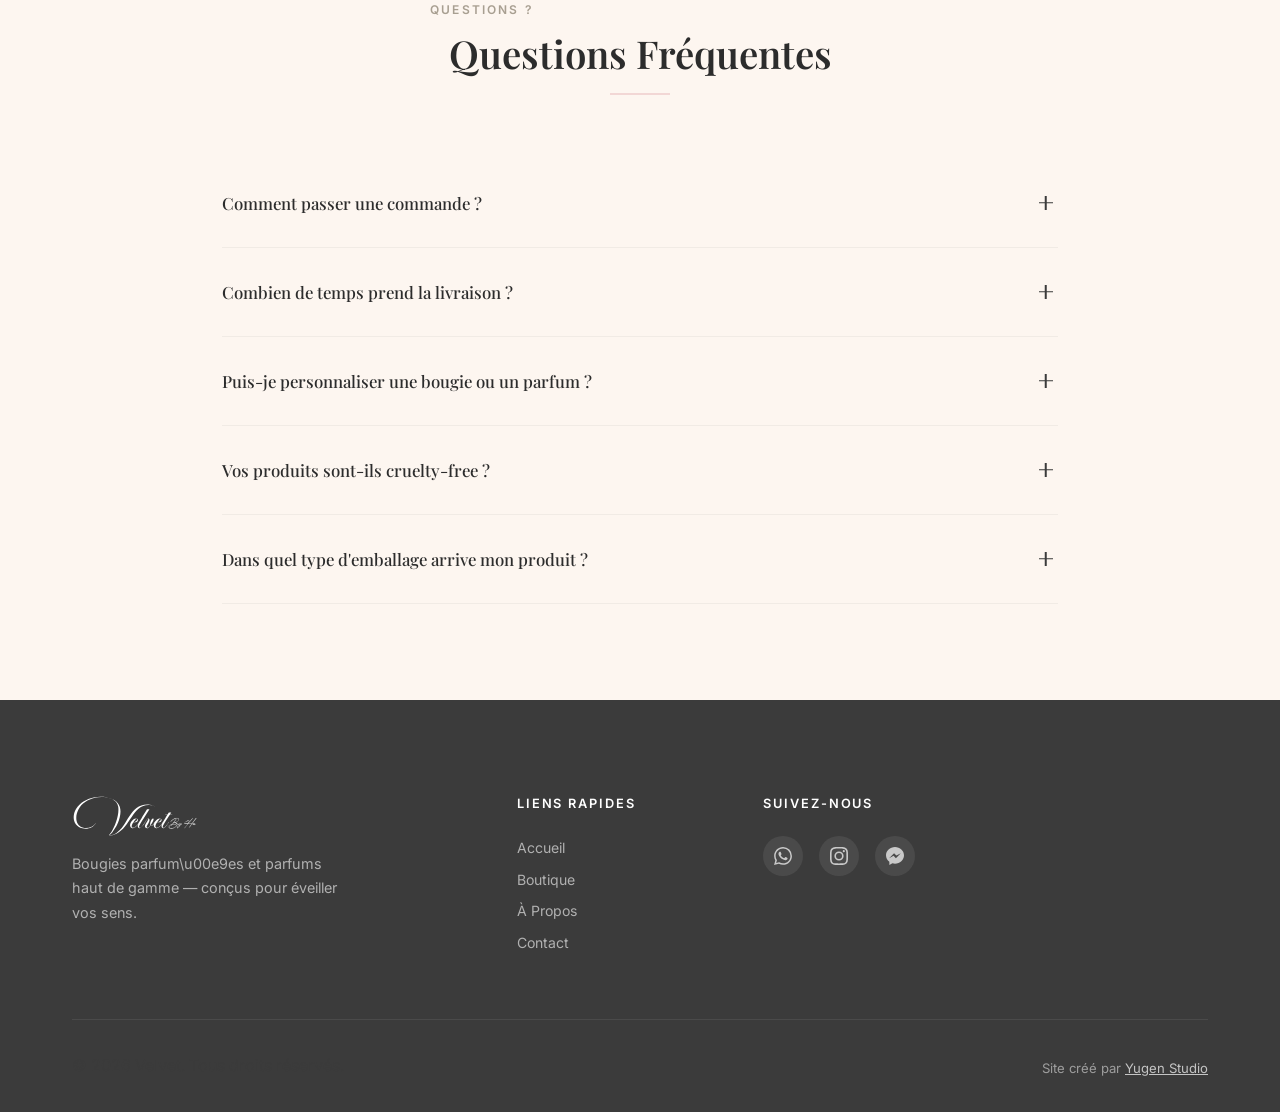
==== commit 995dbcce: "v4" ====
--- a/index.html
+++ b/index.html
@@ -41,7 +41,7 @@
       <p class="section-eyebrow hero__eyebrow fade-in">Marque Lifestyle Premium</p>
       <h1 class="fade-in fade-in-delay-1">L'Art de Se Sentir<br>Belle</h1>
       <p class="hero__subtitle fade-in fade-in-delay-2">
-        Bougies artisanales et parfums raffin\u00e9s — conçus pour éveiller vos sens et sublimer chaque
+        Bougies artisanales et parfums raffinés — conçus pour éveiller vos sens et sublimer chaque
         instant.
       </p>
       <div class="hero__buttons fade-in fade-in-delay-3">
